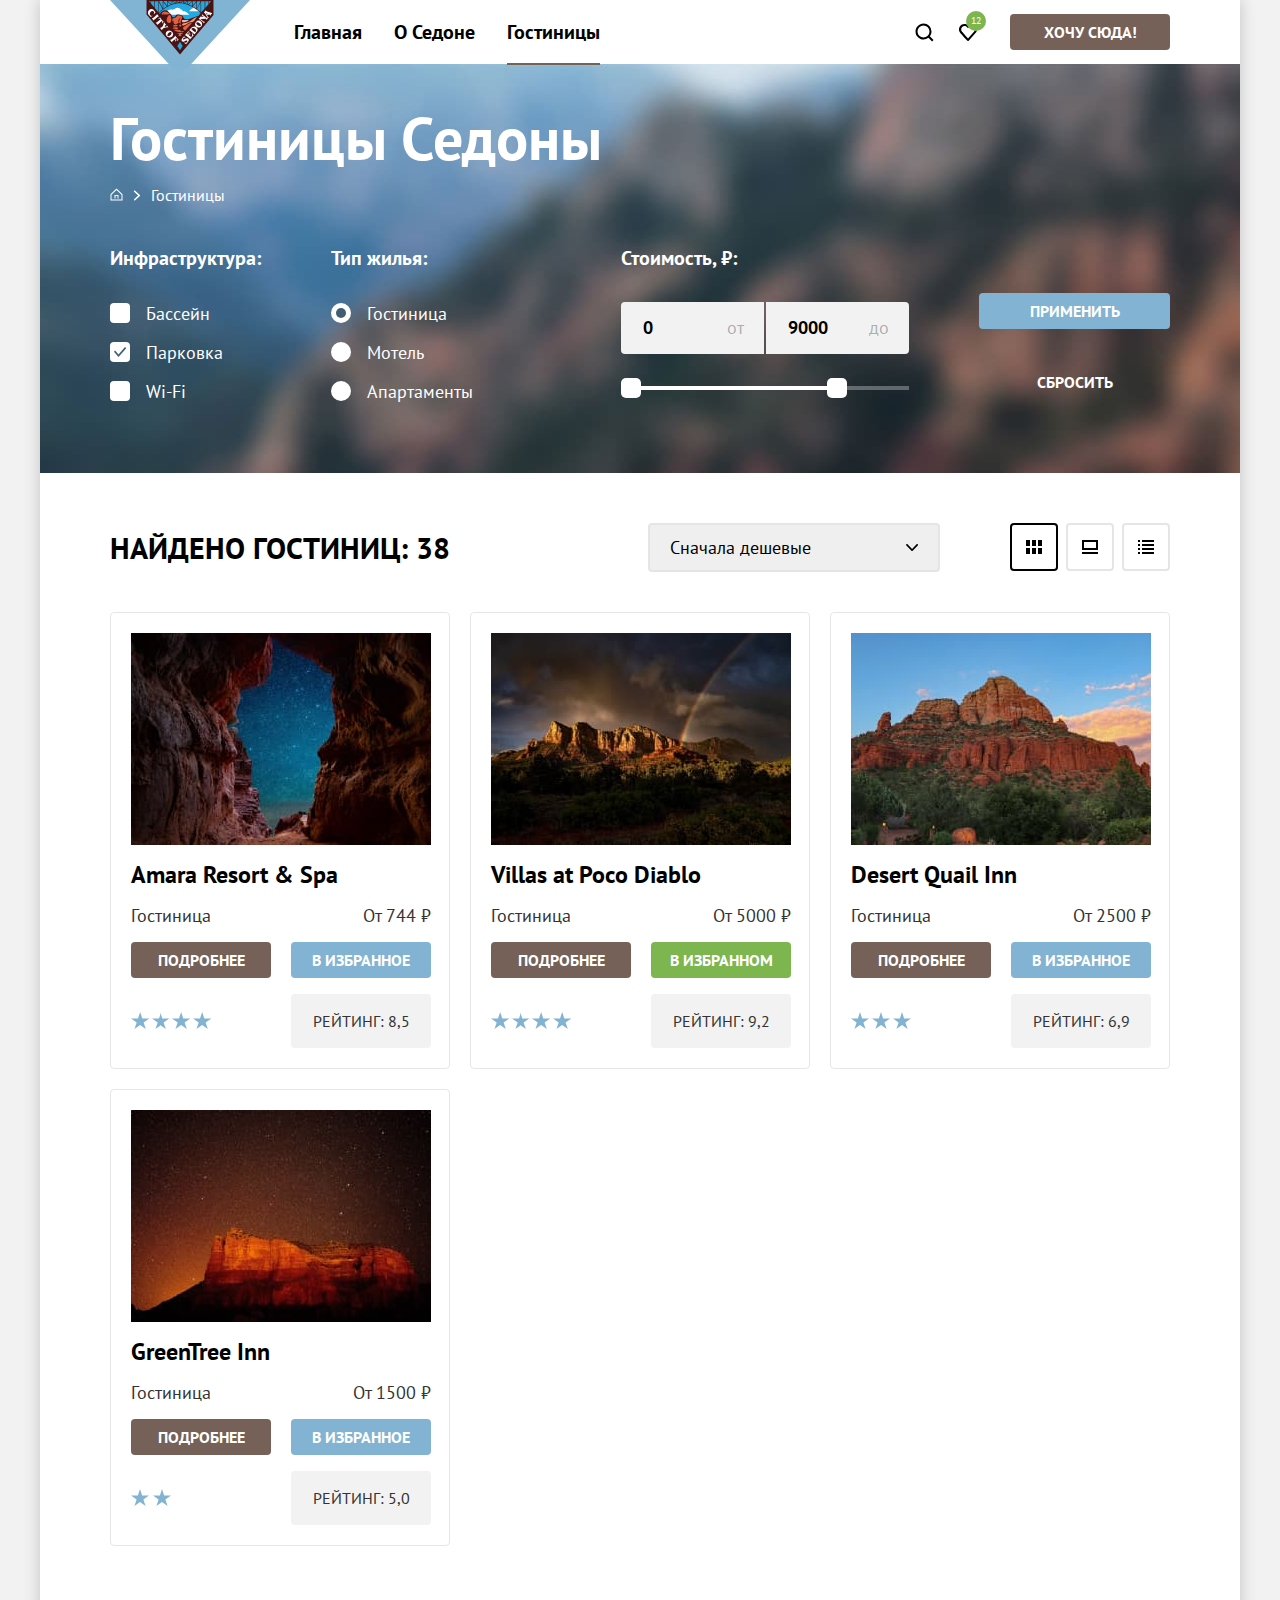
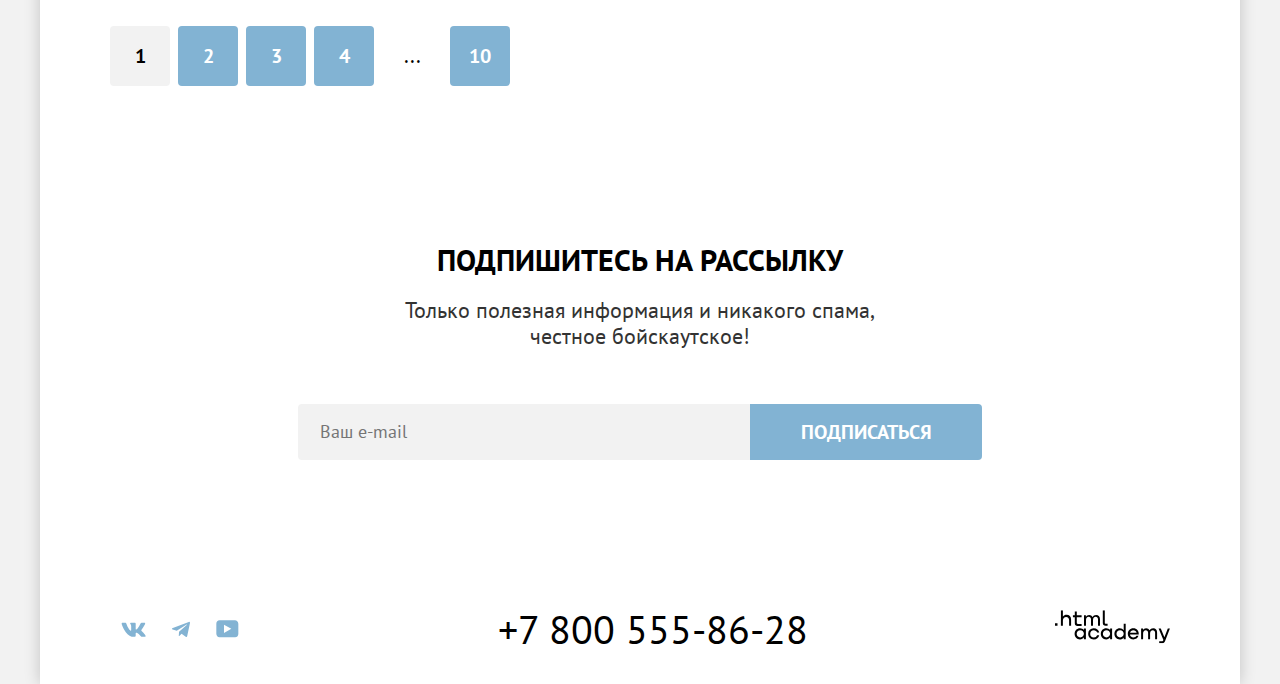
==== catalog.html @ 25ed4b31 "some corrects" ====
<!DOCTYPE html>
<html lang="ru">

  <head>
    <meta charset="UTF-8">
    <meta name="viewport" content="width=device-width, initial-scale=1.0">
    <title>Гостиницы Седоны</title>
    <link rel="stylesheet" href="styles/styles.css">
  </head>

  <body>
    <div class="container">

      <header class="page-header">
        <a class="logo" href="index.html">
          <img class="logo-img" src="images/logo_sedona.svg" width="140" height="70" alt="Логотип города Седона">
        </a>
        <nav class="navigation">
          <ul class="navigation__list">
            <li class="navigation__item">
              <a class="navigation__link black-link" href="index.html">Главная</a>
            </li>
            <li class="navigation__item">
              <a class="navigation__link black-link" href="#">О Седоне</a>
            </li>
            <li class="navigation__item">
              <a class="navigation__link  navigation__link_current black-link">Гостиницы</a>
            </li>
          </ul>
          <div class="navigation__wrap-icons-button">
            <ul class="navigation__list navigation__user">
              <li class="navigation__item">
                <a class="navigation__link" href="#">
                  <span class="visually-hidden">
                    Поиск.
                  </span>
                  <svg aria-hidden="true" focusable="false" class="navigation__icon navigation__icon-search black-link"
                    width="20" height="20" viewBox="0 0 20 20" fill="currentColor" xmlns="http://www.w3.org/2000/svg">
                    <path
                      d="m19.5 18-3.7-3.67c1-1.3 1.7-2.98 1.7-4.87a8 8 0 0 0-8-7.96c-4.4 0-8 3.68-8 8.06a8 8 0 0 0 12.9 6.26l3.7 3.68 1.4-1.5Zm-10-2.48a6 6 0 0 1-6-5.96 6 6 0 0 1 12 0 6 6 0 0 1-6 5.96Z" />
                  </svg>
                </a>
              </li>
              <li class="navigation__item">
                <a class="navigation__link navigation__link_favorite" href="#">
                  <span class="visually-hidden">
                    Избранное.
                  </span>
                  <svg aria-hidden="true" focusable="false"
                    class="navigation__icon navigation__icon-favorite black-link" width="20" height="20"
                    viewBox="0 0 20 20" fill="currentColor" xmlns="http://www.w3.org/2000/svg">
                    <path
                      d="M9.9 19a.9.9 0 0 1-.8-.4c-5.4-6.1-6.7-7.5-7-7.9A5.4 5.4 0 0 1 6.5 2C7.8 2 9 2.5 10 3.3a5.46 5.46 0 0 1 9 4.1c0 1.3-.5 2.5-1.3 3.4l-7 7.9c-.2.2-.4.3-.8.3Zm-6-9.5c.3.4 3.5 4 6.1 6.9l6.2-7c.5-.5.7-1.2.7-2 0-1.8-1.5-3.3-3.3-3.3-1 0-2 .5-2.7 1.3-.3.3-.6.4-.9.4-.3 0-.6-.2-.8-.4-.7-.8-1.7-1.3-2.7-1.3-1.8 0-3.3 1.5-3.3 3.3-.1.9.3 1.6.7 2.1-.1 0-.1 0 0 0Z" />
                  </svg>
                  <span class="quantity-favorite">12</span>
                </a>
              </li>
            </ul>
            <a class="button button_to-catalog button_small-font brown-link">Хочу сюда!
            </a>
          </div>
        </nav>
      </header>

      <main class="main-container main-inner">

        <div class="wrap-header-filters">
          <header class="inner-header">
            <h1 class="inner-header__title">Гостиницы Седоны</h1>
            <ol class="breadcrumbs">
              <li class="breadcrumbs__item">
                <a class="breadcrumbs__link" href="index.html">
                  <span class="visually-hidden">На главную.</span>
                  <svg aria-hidden="true" focusable="false" class="breadcrumbs__icon" width="13" height="13"
                    viewBox="0 0 13 13" fill="currentColor" xmlns="http://www.w3.org/2000/svg">
                    <path d="m6.5.5-6 5.8v6.2h12V6.3L6.5.5Zm5 11h-10V6.7l5-4.8 5 4.8v4.8Z" />
                    <path d="M4.5 10.5h1V8h2v2.5h1V7h-4v3.5Z" />
                  </svg>
                </a>
              </li>
              <li class="breadcrumbs__item">
                <a class="breadcrumbs__link breadcrumbs__link_current">Гостиницы</a>
              </li>
            </ol>
          </header>

          <section class="catalog-filters">
            <h2 class="visually-hidden">Фильтры для выбора гостиниц.</h2>
            <form class="filter-form" action="https://echo.htmlacademy.ru/" method="get">
              <div class="filter-form__left-box">
                <fieldset class="filter-form__group">
                  <legend class="filter-form__title">Инфраструктура:</legend>
                  <ul class="filter-form__list">
                    <li class="filter-form__item">
                      <label class="control">
                        <input class="visually-hidden control__input" type="checkbox" name="swimming-pool">
                        <span class="control__mark"></span>
                        <span class="control__label">Бассейн</span>
                      </label>
                    </li>
                    <li class="filter-formr__item">
                      <label class="control">
                        <input class=" visually-hidden control__input" type="checkbox" name="parking" checked>
                        <span class="control__mark"></span>
                        <span class="control__label">Парковка</span>
                      </label>
                    </li>
                    <li class="filter-form__item">
                      <label class="control">
                        <input class="visually-hidden control__input" type="checkbox" name="wi-fi">
                        <span class="control__mark"></span>
                        <span class="control__label">Wi-Fi</span>
                      </label>
                    </li>
                  </ul>
                </fieldset>
                <fieldset class="filter-form__group">
                  <legend class="filter-form__title">Тип жилья:</legend>
                  <ul class="filter-form__list">
                    <li class="filter-form__item">
                      <label class="control">
                        <input class="visually-hidden control__input" type="radio" name="accommodation-group"
                          value="hotel" checked>
                        <span class="control__mark"></span>
                        <span class="control__label">Гостиница</span>
                      </label>
                    </li>
                    <li class="filter-form__item">
                      <label class="control">
                        <input class="visually-hidden control__input" type="radio" name="accommodation-group"
                          value="motel">
                        <span class="control__mark"></span>
                        <span class="control__label">Мотель</span>
                      </label>
                    </li>
                    <li class="filter-form__item">
                      <label class="control">
                        <input class="visually-hidden control__input" type="radio" name="accommodation-group"
                          value="apartment">
                        <span class="control__mark"></span>
                        <span class="control__label">Апартаменты</span>
                      </label>
                    </li>
                  </ul>
                </fieldset>
              </div>
              <div class="filter-form__right-box">
                <fieldset class="filter-form__group filter-form__group_inputs-box">
                  <legend class="filter-form__title">Стоимость, ₽:</legend>
                  <ul class="filter-form__inputs-list">
                    <li class="filter-form__item filter-form__item_price">
                      <label class="filter-form_label-inputs">
                        <input class="control__input control__input_price control__input_price-left" type="number"
                          name="price-min" value="0">
                        <span>от</span>
                      </label>
                    </li>
                    <li class="filter-form__item filter-form__item_price">
                      <label class="filter-form_label-inputs">
                        <input class="control__input control__input_price control__input_price-right" type="number"
                          name="price-max" value="9000">
                        <span>до</span>
                      </label>

                    </li>
                  </ul>
                  <div class="filter-form__range">
                    <div class="filter-form__range-scale">
                      <div class="filter-form__range-bar" style="left: 10px; width: 206px">
                        <button class="filter-form__range-toggle toggle-min" type="button">
                          <span class="visually-hidden">Изменить минимальную цену.</span>
                        </button>
                        <button class="filter-form__range-toggle toggle-max" type="button">
                          <span class="visually-hidden">Изменить максимальную цену.</span>
                        </button>
                      </div>
                    </div>
                  </div>
                </fieldset>
                <div class="filter-form__button-box">
                  <button class="button button_submit button_small-font" type="submit">Применить</button>
                  <button class="button button_reset button_small-font" type="reset">Сбросить</button>
                </div>
              </div>
            </form>
          </section>

        </div>
        <section class="catalog-hotels">
          <div class="catalog-hotels__top-box">
            <h2 class="visually-hidden">Список гостиниц.</h2>
            <p class="catalog-hotels__text">Найдено гостиниц: <span class="result">38</span></p>
            <div class="catalog-hotels__sort-box">
              <select class="select-control" aria-label="Сортировка">
                <option value="cheap">Сначала дешевые</option>
                <option value="expensive">Сначала дорогие</option>
                <option value="popular">Сначала популярные</option>
              </select>
              <ul class="card-toggles">
                <li class="card-toggles__item">
                  <a class="card-toggles__button card-toggles__button-current" href="#">
                    <span class="visually-hidden">Показать гостиницы таблицей.</span>
                  </a>
                </li>
                <li class="card-toggles__item">
                  <a class="card-toggles__button" href="#">
                    <span class="visually-hidden">Показать гостиницы по одной на странице.</span>
                  </a>
                </li>
                <li class="card-toggles__item">
                  <a class="card-toggles__button" href="#">
                    <span class="visually-hidden">Показать гостиницы списком.</span>
                  </a>
                </li>
              </ul>
            </div>
          </div>
          <ul class="hotel-list">
            <li class="hotel-list__item">
              <article class="card">
                <a class="card__link" href="#" tabindex=-1>
                  <img class="card__image" src="images/catalog/amara_resort_and_spa.jpg"
                    alt="Вид из гостиницы Amara Resort & Spa" width="300" height="212">
                </a>
                <a class="card__link" href="#" tabindex=-1>
                  <h3 class="card__title">Amara Resort & Spa</h3>
                </a>
                <p class="card__type">Гостиница</p>
                <p class="card__price">От 744 ₽</p>
                <a class="button button_details button_small-font brown-link" href="#">подробнее</a>
                <button class="button button_favourite button_small-font" type="button">в избранное</button>
                <p class="star-rating star-rating_4">
                  <span class="visually-hidden">4 звезды.</span>
                </p>
                <p class="card__rating">Рейтинг: 8,5</p>
              </article>
            </li>
            <li class="hotel-list__item">
              <article class="card">
                <a class="card__link" href="#" tabindex=-1>
                  <img class="card__image" src="images/catalog/villas_at_poco_diablo.jpg"
                    alt="Вид из гостиницы Villas at Poco Diablo" width="300" height="212">
                </a>
                <a class="card__link" href="#" tabindex=-1>
                  <h3 class="card__title">Villas at Poco Diablo</h3>
                </a>
                <p class="card__type">Гостиница</p>
                <p class="card__price">От 5000 ₽</p>
                <a class="button button_details button_small-font brown-link" href="#">подробнее</a>
                <button class="button button_favourite button_in-favourites button_small-font" type="button">в
                  избранном</button>
                <p class="star-rating star-rating_4">
                  <span class="visually-hidden">4 звезды.</span>
                </p>
                <p class="card__rating">Рейтинг: 9,2</p>
              </article>
            </li>
            <li class="hotel-list__item">
              <article class="card">
                <a class="card__link" href="#" tabindex=-1>
                  <img class="card__image" src="images/catalog/desert_quail_inn.jpg"
                    alt="Вид из гостиницы Villas at Poco Diablo" width="300" height="212">
                </a>
                <a class="card__link" href="#" tabindex=-1>
                  <h3 class="card__title">Desert Quail Inn</h3>
                </a>
                <p class="card__type">Гостиница</p>
                <p class="card__price">От 2500 ₽</p>
                <a class="button button_details button_small-font brown-link" href="#">подробнее</a>
                <button class="button button_favourite button_small-font" type="button">в избранное</button>
                <p class="star-rating star-rating_3">
                  <span class="visually-hidden">3 звезды.</span>
                </p>
                <p class="card__rating">Рейтинг: 6,9</p>
              </article>
            </li>
            <li class="hotel-list__item">
              <article class="card">
                <a class="card__link" href="#" tabindex=-1>
                  <img class="card__image" src="images/catalog/green_tree_inn.jpg"
                    alt="Вид из гостиницы Villas at Poco Diablo" width="300" height="212">
                </a>
                <a class="card__link" href="#" tabindex=-1>
                  <h3 class="card__title">GreenTree Inn</h3>
                </a>
                <p class="card__type">Гостиница</p>
                <p class="card__price">От 1500 ₽</p>
                <a class="button button_details button_small-font brown-link" href="#">подробнее</a>
                <button class="button button_favourite button_small-font" type="button">в избранное</button>
                <p class="star-rating star-rating_2">
                  <span class="visually-hidden">2 звезды.</span>
                </p>
                <p class="card__rating">Рейтинг: 5,0</p>
              </article>
            </li>
          </ul>
          <ul class="pagination">
            <li class="pagination__item">
              <a class="button-pagination button-pagination_current">1</a>
            </li>
            <li class="pagination__item">
              <a class="button-pagination" href="#">2</a>
            </li>
            <li class="pagination__item">
              <a class="button-pagination" href="#">3</a>
            </li>
            <li class="pagination__item">
              <a class="button-pagination" href="#">4</a>
            </li>
            <li class="pagination__item">
              <span class="pagination__separator">...</span>
            </li>
            <li class="pagination__item">
              <a class="button-pagination" href="#">10</a>
            </li>
          </ul>
        </section>

        <section class="subscribe subscribe_catalog">
          <div class="subscribe__wrap">
            <div class="subscribe__info-wrap">
              <h2 class="section-title">Подпишитесь на&nbsp;рассылку</h2>
              <p class="section-description section-description_subscribe">Только полезная информация и&nbsp;никакого
                спама, честное бойскаутское!</p>
            </div>
            <form class="subscribe-form" action="https://echo.htmlacademy.ru/" method="post">
              <input class="field form__input" placeholder="Ваш e-mail" type="email" name="subscribe-email"
                id="subscribe-email" required>
              <button class="button button_subscribe" type="submit">Подписаться</button>
            </form>
          </div>
        </section>

      </main>

      <footer class="page-footer">

        <ul class="footer__social-list">
          <li class="footer__social-item">
            <a class="footer__link" href="#">
              <span class="visually-hidden">
                ВКонтакте.
              </span>
              <svg aria-hidden="true" focusable="false" class="footer__social-icon" width="25" height="15"
                viewBox="0 0 25 15" fill="currentColor" xmlns="http://www.w3.org/2000/svg">
                <path fill-rule="evenodd" clip-rule="evenodd"
                  d="M24.12 1.8c.16-.54 0-.94-.8-.94H20.7c-.67 0-.98.34-1.15.73 0 0-1.33 3.2-3.22 5.27-.61.6-.9.8-1.23.8-.16 0-.41-.2-.41-.75v-5.1c0-.66-.19-.95-.74-.95H9.82c-.42 0-.67.3-.67.59 0 .62.95.76 1.04 2.51v3.8c0 .83-.15.98-.48.98-.9 0-3.06-3.2-4.34-6.88-.25-.72-.5-1-1.18-1H1.57c-.75 0-.9.34-.9.73 0 .68.89 4.07 4.14 8.55 2.17 3.06 5.23 4.72 8 4.72 1.68 0 1.88-.37 1.88-1v-2.32c0-.74.16-.88.7-.88.38 0 1.05.19 2.6 1.66 1.79 1.75 2.08 2.54 3.08 2.54h2.63c.75 0 1.12-.37.9-1.1-.23-.72-1.08-1.77-2.2-3.02-.62-.71-1.54-1.48-1.82-1.86-.39-.5-.28-.71 0-1.15 0 0 3.2-4.42 3.54-5.93Z" />
              </svg>

            </a>
          </li>
          <li class="footer__social-item">
            <a class="footer__link" href="#">
              <span class="visually-hidden">
                Телеграм.
              </span>
              <svg aria-hidden="true" focusable="false" class="footer__social-icon" width="18" height="16"
                viewBox="0 0 18 16" fill="currentColor" xmlns="http://www.w3.org/2000/svg">
                <path
                  d="M16.79.96.84 7.1c-1.09.44-1.08 1.05-.2 1.32l4.1 1.28 9.47-5.98c.44-.27.85-.13.52.17l-7.68 6.93-.28 4.22c.41 0 .6-.2.83-.41l1.99-1.94 4.13 3.06c.77.42 1.31.2 1.5-.71l2.72-12.8c.28-1.1-.43-1.61-1.16-1.28Z" />
              </svg>
            </a>

          </li>
          <li class="footer__social-item">
            <a class="footer__link" href="#">
              <span class="visually-hidden">
                YouTube.
              </span>
              <svg aria-hidden="true" focusable="false" class="footer__social-icon" width="23" height="18"
                viewBox="0 0 23 18" fill="currentColor" xmlns="http://www.w3.org/2000/svg">
                <path
                  d="M18.94.36H3.51C1.65.36.33 1.95.33 3.76v10.09c0 1.91 1.32 3.5 3.18 3.5h15.65c1.64 0 3.17-1.59 3.17-3.4V3.76c-.22-1.8-1.53-3.4-3.39-3.4ZM7.99 12.89V4.82l7.34 4.04-7.34 4.03Z" />
              </svg>
            </a>
          </li>
        </ul>
        <address>
          <a class="footer__phone black-link" href="tel:+78005558628">+7 800 555-86-28</a>
        </address>
        <a class="developer-link black-link" href="https://htmlacademy.ru">
          <svg aria-hidden="true" focusable="false" width="115" height="34" viewBox="0 0 115 34" fill="currentColor"
            xmlns="http://www.w3.org/2000/svg">
            <g clip-path="url(#a)">
              <path
                d="M0 13.26v2.6h2.5v-2.6H0ZM11.6 4.86c-1.6 0-2.8.7-3.6 1.7h-.1V.36h-2v15.5h2v-5.3c0-2.1 1.3-3.6 3.3-3.6 1.8 0 2.9 1.4 2.9 3.2v5.7h2v-6.1c.1-3-1.8-4.9-4.5-4.9ZM26.6 5.16h-4.8v-3.7h-2v3.8h-1.9v2h1.9v6c0 1.7 1 2.7 2.7 2.7h4.1v-2h-3.7c-.7 0-1.1-.4-1.1-1.1v-5.7h4.8v-2ZM41.1 4.96c-1.6 0-2.9.8-3.5 2.1h-.1c-.6-1.2-1.8-2.1-3.4-2.1-1.4 0-2.5.8-3.1 1.8h-.1v-1.6H29v10.6h2v-5.4c0-2 1-3.5 2.6-3.5 1.5 0 2.4 1 2.4 2.6v6.3h2v-5.6c0-2.4 1.4-3.3 2.6-3.3 1.5 0 2.4 1 2.4 2.6v6.3h2v-6.5c.1-2.5-1.4-4.3-3.9-4.3ZM47.8 13.06c0 1.7 1 2.7 2.8 2.7h2v-2h-1.7c-.7 0-1.1-.4-1.1-1.1V.36h-2v12.7ZM28.9 20.06c-.9-1.1-2.2-1.8-3.9-1.8-3.1 0-5.4 2.3-5.4 5.6s2.3 5.6 5.4 5.6c1.8 0 3-.8 3.8-1.9h.1v1.6h2v-10.6h-2v1.5Zm-3.6 7.4c-2.2 0-3.6-1.6-3.6-3.6s1.4-3.6 3.6-3.6 3.6 1.6 3.6 3.6c0 1.9-1.4 3.6-3.6 3.6ZM44.2 22.36c-.5-2.4-2.6-4.1-5.4-4.1a5.4 5.4 0 0 0-5.6 5.6c0 3.1 2.2 5.6 5.6 5.6 2.8 0 4.9-1.8 5.4-4.2h-2.1a3.4 3.4 0 0 1-3.3 2.3c-2.2 0-3.6-1.6-3.6-3.6s1.4-3.6 3.6-3.6c1.6 0 2.8 1 3.3 2.2h2.1v-.2ZM55.1 20.06c-.9-1.1-2.2-1.8-3.9-1.8-3.1 0-5.4 2.3-5.4 5.6s2.3 5.6 5.4 5.6c1.8 0 3-.8 3.8-1.9h.1v1.6h2v-10.6h-2v1.5Zm-3.6 7.4c-2.2 0-3.6-1.6-3.6-3.6s1.4-3.6 3.6-3.6 3.6 1.6 3.6 3.6c0 1.9-1.5 3.6-3.6 3.6ZM68.7 20.16c-.9-1.1-2.2-1.9-3.9-1.9-3.1 0-5.4 2.3-5.4 5.6s2.2 5.6 5.4 5.6c1.7 0 3-.8 3.8-1.8h.1v1.5h2v-15.4h-2v6.4Zm-3.6 7.3c-2.2 0-3.6-1.6-3.6-3.6s1.4-3.6 3.6-3.6 3.6 1.6 3.6 3.6c-.1 2-1.5 3.6-3.6 3.6ZM78.3 18.26c-3.3 0-5.5 2.5-5.5 5.6 0 3 2.1 5.6 5.5 5.6 2.5 0 4.5-1.3 5.2-3.6h-2.1c-.5 1-1.6 1.6-3 1.6-1.9 0-3.3-1.3-3.4-2.9h8.8c.2-3.6-2-6.3-5.5-6.3Zm0 1.9c1.7 0 3 1 3.3 2.6h-6.5c.3-1.5 1.5-2.6 3.2-2.6ZM98.2 18.26c-1.6 0-2.9.8-3.6 2h-.1c-.6-1.2-1.8-2-3.4-2-1.4 0-2.5.7-3.1 1.8v-1.5h-1.9v10.6h2v-5.4c0-2 1-3.4 2.6-3.5 1.5 0 2.4 1 2.4 2.6v6.3h2v-5.6c0-2.4 1.4-3.3 2.6-3.3 1.5 0 2.4 1 2.4 2.6v6.3h2v-6.5c.1-2.6-1.4-4.4-3.9-4.4ZM109.4 27.36l-3.6-8.9h-2.2l4.8 11.6c-.3.9-.7 1.2-1.7 1.2h-2.5v2h2.5c1.8 0 2.8-.8 3.5-2.6l4.7-12.2h-2.1l-3.4 8.9Z" />
            </g>
            <defs>
              <clipPath id="a">
                <path transform="translate(0 .36)" d="M0 0h115v33H0z" />
              </clipPath>
            </defs>
          </svg>
        </a>
      </footer>
    </div>

  </body>

</html>
---- styles/styles.css ----
@font-face {
  font-family: "PT Sans";
  font-style: normal;
  font-weight: 400;
  src: url("../fonts/ptsans-400.woff2") format("woff2");
  font-display: swap;
}

@font-face {
  font-family: "PT Sans";
  font-style: normal;
  font-weight: 700;
  src: url("../fonts/ptsans-700.woff2") format("woff2");
  font-display: swap;
}

*,
*::before,
*::after {
  box-sizing: border-box;
}

html {
  height: 100%;
}

body {
  height: 100%;
  font-family: "PT Sans", Arial, sans-serif;
  font-style: normal;
  font-weight: 400;
  font-size: 18px;
  line-height: 1.17;
  background-color: #f2f2f2;
  color: #333333;
  margin: 0 auto;
}

.container {
  width: 1200px;
  margin: 0 auto;
  background-color: #ffffff;
  box-shadow: 0 0 15px 0 rgba(0, 0, 0, 0.2);
  display: flex;
  flex-direction: column;
  min-height: 100%;
}

.main-container {
  flex-grow: 1;
}

.visually-hidden {
  position: absolute;
  width: 1px;
  height: 1px;
  margin: -1px;
  border: 0;
  padding: 0;
  white-space: nowrap;
  clip-path: inset(100%);
  clip: rect(0 0 0 0);
  overflow: hidden;
}

.page-header {
  padding-left: 70px;
  padding-right: 70px;
  display: flex;
  justify-content: space-between;
  align-items: center;
  gap: 28px;
}

.navigation {
  flex-grow: 1;
  display: flex;
  align-items: center;
  justify-content: space-between;
  gap: 32px;
}

.logo {
  align-self: flex-start;
  display: block;
  margin-bottom: -6px;
  z-index: 1;
}

.logo-img {
  display: block;
}

.navigation__list {
  list-style: none;
  display: flex;
  max-width: 600px;
  margin: 0;
  padding: 0;
  flex-wrap: wrap;
}

.navigation__wrap-icons-button {
  display: flex;
  align-items: center;
  gap: 20px;
  flex-shrink: 0;
}

.navigation__user {
  max-width: 180px;
}

.navigation__user a {
  display: flex;
  justify-content: center;
  align-items: center;
  min-height: 64px;
  min-width: 44px;
  padding: 0;
}

.button {
  display: flex;
  justify-content: center;
  align-items: center;
  font: inherit;
  border: none;
  color: #ffffff;
  text-decoration: none;
  font-weight: 700;
  font-size: 20px;
  line-height: 1.8;
  text-transform: uppercase;
  background-color: #82b3d3;
  border-radius: 4px;
  padding: 8px 16px;
  width: 191px;
  min-height: 36px;
  margin: 0;
  cursor: pointer;
  transition: background-color 0.3s, color 0.3s, opacity 0.3s, border 0.3s;
}

.button:hover {
  background-color: #68a2ca;
}

.button:focus {
  background-color: #68a2ca;
}

.button:active {
  background-color: #82b3d3;
  color: rgba(255, 255, 255, 0.3);
}

.button:disabled {
  background-color: #e5e5e5;
  color: #ffffff;
  cursor: default;
  pointer-events: none;
}

.button_small-font {
  font-size: 16px;
  line-height: 1.25;
}

.button_to-catalog {
  background-color: #756157;
  width: 160px;
  font-size: 16px;
  line-height: 1.25;
}

.button_search {
  background-color: #756157;
  width: 376px;
  min-height: 52px;
}

.button_subscribe {
  width: 232px;
  min-height: 52px;
  border-radius: 0 4px 4px 0;
  outline: 3px solid transparent;
  transition: outline 0.3s;
}

.button_details {
  background-color: #756157;
  width: 140px;
}

.brown-link:hover {
  background-color: #615048;
}

.brown-link:focus {
  background-color: #615048;
}

.brown-link:active {
  background-color: #756157;
  color: rgba(255, 255, 255, 0.3);
}

.brown-link:disabled {
  background-color: #e5e5e5;
  color: #ffffff;
  pointer-events: none;
}

.button_favourite {
  width: 140px;
}

.button_reset {
  border: 3px solid transparent;
  background-color: transparent;
}

.button_reset:hover {
  opacity: 0.6;
  background-color: transparent;
  border: 3px solid transparent;
}

.button_reset:focus {
  border: 3px solid #83b3d3;
  background-color: transparent;
}

.button_reset:active {
  background-color: transparent;
  color: rgba(255, 255, 255, 0.3);
  border: 3px solid transparent;
}

.button_reset:disabled {
  background-color: transparent;
  opacity: 0.1;
  color: #ffffff;
  border: 3px solid transparent;
}

.button_in-favourites {
  background-color: #7db54f;
  width: 140px;
}

.button_in-favourites:hover {
  background-color: #6c9e42;
}

.button_in-favourites:focus {
  background-color: #6c9e42;
}

.button_in-favourites:active {
  background-color: #7db54f;
  color: rgba(255, 255, 255, 0.3);
}

.button_in-favourites:disabled {
  background-color: #e5e5e5;
  color: #ffffff;
}

.section-title {
  font-weight: 700;
  font-size: 30px;
  line-height: 1.2;
  text-transform: uppercase;
  color: #000000;
  text-align: center;
  margin: 0;
  margin-bottom: 20px;
}

.section-title_light {
  color: #ffffff;
}

.section-description {
  font-size: 22px;
  line-height: 1.18;
  text-align: center;
  margin: 0;
}

.section-description_light {
  color: #ffffff;
}

.hero {
  background-image: url("../images/mountains_hero.jpg");
  background-size: cover;
  background-position: center;
  background-color: #82b3d4;
  background-repeat: no-repeat;
  padding: 51px;
  min-height: 485px;
  text-align: center;
  position: relative;
}

.hero::after {
  content: "";
  background-image: url("../images/decor_under_hero_photo.svg");
  position: absolute;
  background-repeat: no-repeat;
  background-position: bottom;
  height: 57px;
  z-index: 2;
  bottom: 0;
  left: 0;
  right: 0;
}

.navigation__link {
  display: block;
  position: relative;
  text-decoration: none;
  font-weight: 700;
  font-size: 20px;
  line-height: 1.2;
  color: #000000;
  text-align: center;
  padding: 20px 16px;
}

.navigation__link_favorite {
  position: relative;
}

.navigation__link_current::after {
  content: "";
  position: absolute;
  height: 2px;
  background-color: #756257;
  bottom: -1px;
  left: 16px;
  right: 16px;
  z-index: 2;
}

.quantity-favorite {
  display: flex;
  justify-content: center;
  align-items: center;
  position: absolute;
  top: 11px;
  right: 4px;
  min-width: 20px;
  height: 20px;
  padding: 0 4px;
  border-radius: 10px;
  background-color: #7db54f;
  font-size: 10px;
  font-weight: 400;
  line-height: 1;
  color: #ffffff;
}

.section-lead {
  font-weight: 700;
  font-size: 30px;
  line-height: 1.2;
  text-transform: uppercase;
  color: #000000;
  text-align: center;
  margin: 0;
  margin-bottom: 25px;
}

.advantages__wrap-titles {
  margin: 0 auto;
  width: 651px;
  padding-top: 69px;
  padding-bottom: 90px;
}

.advantages__list {
  display: flex;
  flex-wrap: wrap;
  list-style: none;
  margin: 0;
  padding: 0;
}

.advantages__item {
  display: flex;
  justify-content: center;
  align-items: center;
  background-color: rgba(131, 179, 211, 0.12);
  text-align: center;
  width: 400px;
  min-height: 385px;
}

.advantages__description::before {
  content: "";
  display: block;
  width: 60px;
  height: 2px;
}

.advantages__item_wide .advantages__title {
  color: #ffffff;
}

.advantages__item_wide .advantages__description::before {
  background-color: rgba(255, 255, 255, 0.3);
}

.advantages__item_wide .advantages__description {
  color: #ffffff;
}

.advantages__item:not(.advantages__item_wide) .advantages__description::before {
  background-color: rgba(0, 0, 0, 0.3);
}


.advantages__item:not(.advantages__item_wide):nth-child(2n+1) {
  background-color: rgba(131, 179, 211, 0.2);
}

.advantages__cover {
  display: block;
  max-width: 100%;
  object-fit: cover;
}

.advantages__item_wide {
  display: flex;
  justify-content: space-between;
  background-color: #82b3d3;
  width: 100%;
}

.advantages__wrap-description {
  display: flex;
  flex-direction: column;
  justify-content: center;
  align-items: center;
  gap: 30px;
  width: 400px;
  padding: 70px 85px;
}

.advantages__title {
  font-weight: 700;
  font-size: 24px;
  line-height: 1.17;
  color: #000000;
  text-transform: uppercase;
  margin: 0;
}

.advantages__description {
  display: flex;
  flex-direction: column;
  justify-content: center;
  align-items: center;
  gap: 30px;
  margin: 0;
}

.invitation__wrap-titles {
  margin: 0 auto;
  width: 505px;
  padding-top: 64px;
  padding-bottom: 64px;
}

.invitation__list {
  display: flex;
  flex-wrap: wrap;
  list-style: none;
  margin: 0;
  padding: 0;
}

.invitation__item {
  display: flex;
  flex-direction: column;
  gap: 30px;
  align-items: center;
  background-color: rgba(131, 179, 211, 0.122);
  width: 400px;
  min-height: 385px;
  padding: 81px 85px 40px 85px;
}

.invitation__description {
  order: 3;
  margin: 0;
  text-align: center;
}

.invitation__item:nth-child(2n) {
  background-color: #ffffff;
}

.invitation__title {
  order: 2;
  font-weight: 700;
  font-size: 24px;
  color: #000000;
  text-transform: uppercase;
  margin: 0;
}

.invitation__item::before {
  content: "";
  width: 75px;
  height: 72px;
  background-repeat: no-repeat;
  background-size: contain;
  background-position: center center;
}


.invitation__item:nth-child(1)::before {
  background-image: url("../images/house_icon.svg");
}

.invitation__item:nth-child(2)::before {
  background-image: url("../images/food_icon.svg");
}

.invitation__item:nth-child(3)::before {
  background-image: url("../images/souvenir_icon.svg");
}

.search__wrap {
  width: 592px;
  margin: 0 auto;
  padding-top: 96px;
  padding-bottom: 96px;
  display: flex;
  flex-direction: column;
  align-items: center;
  gap: 54px;
}

.subscribe {
  background-image: url("../images/mountains_subscribe.jpg");
  background-size: cover;
  background-position: center;
  background-color: #82b3d4;
  background-repeat: no-repeat;
}

.subscribe__wrap {
  margin: 0 auto;
  padding-top: 96px;
  padding-bottom: 104px;
  display: flex;
  flex-direction: column;
  align-items: center;
  gap: 54px;
}

.subscribe__info-wrap {
  width: 475px;
}

.subscribe-form {
  display: flex;
}

.form__input {
  font: inherit;
  line-height: 1.33;
  font-weight: 700;
  display: block;
  width: 452px;
  min-height: 52px;
  border-radius: 4px 0 0 4px;
  background-color: #f2f2f2;
  transition: background-color 0.3s, border 0.3s;
  padding: 14px 20px;
  color: #000000;
  border: 2px solid transparent;
  border-right: none;
}

.form__input::placeholder {
  font-weight: 400;
  font-size: 18px;
  line-height: 1.33;
}

.form__input:hover {
  background-color: #e1e1e1;
}

.form__input:disabled {
  background-color: #ebebeb;
  pointer-events: none;
}
.form__input:disabled::placeholder {
 color: #ffffff;
}

.form__input:disabled~.button_subscribe {
  background-color: #e5e5e5;
  color: #ffffff;
  cursor: default;
}

.catalog-hotels {
  padding: 50px 70px 60px;
  display: flex;
  flex-direction: column;
}

.catalog-hotels__top-box {
  display: flex;
  justify-content: space-between;
  align-items: center;
  min-height: 49px;
  margin-bottom: 40px;
}

.catalog-hotels__sort-box {
  display: flex;
  gap: 70px;
  margin-left: auto;
}

.select-control {
  font: inherit;
  width: 292px;
  min-height: 49px;
  appearance: none;
  border-radius: 4px;
  outline: none;
  border: 2px solid #e5e5e5;
  padding: 12px 20px;
  padding-right: 40px;
  position: relative;
  transition: border 0.3s;
  background-image: url("../images/select_arrow.svg");
  background-repeat: no-repeat;
  background-position: right 20px center;
}

.select-control:hover {
  border: 2px solid #68a2ca;
}

.select-control:focus {
  border: 2px solid #68a2ca;
}

.select-control:active {
  border: 2px solid #3f5e72;
}

.select-control:disabled {
  border: 2px solid rgba(0, 0, 0, 0.3);
  opacity: 0.3;
  pointer-events: none;
}

.hotel-list {
  display: grid;
  grid-template-columns: repeat(3, 1fr);
  gap: 20px;
  list-style: none;
  margin: 0;
  padding: 0;
  margin-bottom: 80px;
}

.card {
  display: grid;
  height: 100%;
  grid-template-columns: repeat(2, 1fr);
  grid-template-rows: auto 1fr;
  width: 340px;
  gap: 16px 20px;
  border-radius: 4px;
  border: 1px solid #e6e6e6;
  padding: 20px;
}

.card__image {
  max-width: 100%;
  display: block;
  object-fit: cover;
}

.star-rating {
  width: 100px;
  height: 18px;
  background-image: url("../images/star.svg");
  background-repeat: space;
  background-size: 18px 17px;
}

.star-rating_1 {
  width: 20px;
}

.star-rating_2 {
  width: 40px;
}

.star-rating_3 {
  width: 60px;
}

.star-rating_4 {
  width: 80px;
}

.page-footer {
  min-height: 120px;
  padding: 40px 70px 30px;
  display: flex;
  align-items: center;
  justify-content: space-between;
}

.footer__social-list {
  list-style: none;
  margin: 0;
  padding: 0;
  display: flex;
  max-width: 200px;
  flex-wrap: wrap;
}

.footer__link {
  width: 47px;
  height: 40px;
  padding: 5px;
  display: flex;
  align-items: center;
  justify-content: center;
  color: #83b3d3;
  transition: color 0.3s;
}

.footer__link:hover {
  color: #68a2ca;
}

.footer__link:focus {
  color: #68a2ca;
}

.footer__link:active {
  color: rgba(104, 162, 202, 0.3);
}

.page-footer address {
  font-style: normal;
}

.page-footer a {
  text-decoration: none;
}

.footer__phone {
  font-size: 40px;
  line-height: 1.0;
  text-align: center;
}

.black-link {
  color: #000000;
  transition: color 0.3s;
}

.black-link:not(.navigation__link_current):hover {
  color: #756157;
}

.black-link:not(.navigation__link_current):focus {
  color: #756157;
}

.black-link:not(.navigation__link_current):active {
  color: rgba(117, 97, 87, 0.3);
}

.wrap-header-filters {
  background-image: url("../images/mountain_catalog.jpg");
  background-color: #806258;
  background-repeat: no-repeat;
  background-size: cover;
  background-position: center;
  padding: 35px 70px 70px;
  display: flex;
  flex-direction: column;
  gap: 32px;
}

.inner-header__title {
  font-weight: 700;
  font-size: 60px;
  line-height: 1.3;
  color: #ffffff;
  margin: 0;
}

.breadcrumbs {
  list-style: none;
  margin: 0;
  padding: 0;
  display: flex;
  align-items: center;
  flex-wrap: wrap;
  gap: 5px;
}

.breadcrumbs__item {
  display: flex;
  gap: 5px;
  align-items: center;
}

.breadcrumbs__item:not(:last-child):after {
  content: "";
  width: 8px;
  height: 11px;
  background-image: url("../images/breadcrumbs_divider.svg");
  background-repeat: no-repeat;
  background-size: contain;
  background-position: center center;
}

.breadcrumbs__link {
  display: block;
  text-decoration: none;
  font-size: 16px;
  line-height: 1.31;
  color: #ffffff;
  padding: 8px 5px;
  transition: color 0.3s;
}

.breadcrumbs__link:not(.breadcrumbs__link_current):hover {
  color: rgba(255, 255, 255, 0.6);

}

.breadcrumbs__link:not(.breadcrumbs__link_current):focus {
  color: #ffffff;
}

.breadcrumbs__link:not(.breadcrumbs__link_current):active {
  color: rgba(255, 255, 255, 0.3);
}


.breadcrumbs__item:first-child a {
  padding: 8px 5px 8px 0;
}

.filter-form {
  display: flex;
  justify-content: space-between;
}

.filter-form__left-box {
  display: flex;
  gap: 70px;
}

.filter-form__list {
  list-style: none;
  margin: 0;
  padding: 0;
  display: flex;
  flex-direction: column;
  gap: 16px;
}

.filter-form__group {
  width: 150px;
  border: none;
  margin: 0;
  padding: 0;
  display: flex;
  flex-direction: column;
  gap: 32px;
}

.filter-form__group_inputs-box {
  width: 288px;
}

.filter-form__title {
  font-weight: 700;
  font-size: 20px;
  line-height: 1.2;
  color: #ffffff;
  margin: 0;
  margin-bottom: 32px;
  padding: 0;
}

.control {
  position: relative;
  display: block;
  padding-left: 36px;
  line-height: 1.28;
  color: #ffffff;
  transition: opasity 0.3s;
}

.control__input+.control__mark {
  position: absolute;
  top: 1px;
  left: 0;
  width: 20px;
  height: 20px;
  background-color: #ffffff;
}

.control__input[type=checkbox]+.control__mark {
  border-radius: 4px;
}

.control__input[type=radio]+.control__mark {
  border-radius: 50%;
}

.control__input[type=radio]:checked+.control__mark::before {
  content: "";
  top: 50%;
  transform: translateY(-50%);
  left: 5px;
  width: 10px;
  height: 10px;
  border-radius: 50%;
  background-color: #3f5e72;
  position: absolute;
}

.control__input:hover~.control__label, .control__input:hover+.control__mark {
  opacity: 0.6;
}

.control__input[type=checkbox]:checked+.control__mark::before {
  content: "";
  top: 50%;
  transform: translateY(-50%);
  left: 4px;
  width: 13px;
  height: 11px;
  position: absolute;
  background-image: url("../images/checbox_mark.svg");
  background-repeat: no-repeat;
  background-position: center;
}

.control__input[type=checkbox]:disabled+.control__mark, .control__input[type=radio]:disabled+.control__mark {
  opacity: 0.3;
  pointer-events: none;
}

.control__input[type=checkbox]:disabled~.control__label, .control__input[type=radio]:disabled~.control__label {
  opacity: 0.3;
  pointer-events: none;
}

.filter-form__right-box {
  display: flex;
  gap: 70px;
}

.filter-form__inputs-list {
  display: flex;
  gap: 2px;
  list-style: none;
  margin: 0;
  padding: 0;
}

.filter-form__item_price {
  position: relative;

}

.filter-form_label-inputs span {
  pointer-events: none;
  position: absolute;
  color: #000000;
  line-height: 1.33;
  top: 50%;
  transform: translateY(-50%);
  right: 20px;
}

.control__input_price {
  font: inherit;
  font-weight: 700;
  line-height: 1.33;
  width: 143px;
  min-height: 48px;
  background-color: #f2f2f2;
  border-radius: 4px 0 0 4px;
  margin: 0;
  padding: 12px 20px;
  padding-right: 40px;
  appearance: textfield;
  border: 2px solid transparent;
  transition: background-color 0.3s, border 0.3s;
}
.control__input_price + span{
  color:rgba(0, 0, 0, 0.3);
}

.control__input_price::-webkit-outer-spin-button,
.control__input_price::-webkit-inner-spin-button {
  appearance: none;
  margin: 0;
}

.control__input_price:hover {
  background-color: #e6e6e6;
}

.control__input_price:active {
  border: 2px solid #000000;
  background-color: #f2f2f2;
}

.control__input_price:disabled {
  background-color: #d5d5d5;
  color: #ffffff;
  pointer-events: none;
}
.control__input_price:disabled + span {
   color: #ffffff;
}

.control__input_price-right {
  border-radius: 0 4px 4px 0;
}

.filter-form__range-scale {
  position: relative;
  height: 4px;
  background-color: rgba(255, 255, 255, 0.3);
}

.filter-form__range-bar {
  position: absolute;
  height: 4px;
  background-color: #ffffff;
}

.filter-form__range-toggle {
  position: absolute;
  width: 20px;
  height: 20px;
  background: #ffffff;
  border-radius: 5px;
  cursor: pointer;
  border: none;
  transition: box-shadow 0.3s;
}

.filter-form__range-toggle:hover {
  box-shadow: 0 4px 10px 0 rgba(0, 0, 0, 0.25);
}

.filter-form__range-toggle:active {
  box-shadow: 0 7px 15px 0 rgba(0, 0, 0, 0.4);
  outline: 2px solid #83b3d3;
}

.range_disabled {
  background-color: #adacac;
  cursor: default;
}

.range_disabled .filter-form__range-bar,
.range_disabled .filter-form__range-toggle {
  background-color: #adacac;
  cursor: default;
  pointer-events: none;
}

.toggle-min {
  top: -8px;
  left: -10px;
}

.toggle-max {
  top: -8px;
  left: 196px;
}

.filter-form__button-box {
  display: flex;
  flex-direction: column;
  gap: 32px;
  margin-top: auto;
}

.card-toggles {
  display: flex;
  flex-wrap: wrap;
  gap: 8px;
  list-style: none;
  margin: 0;
  padding: 0;
  max-width: 165px;
}

.card-toggles__button {
  display: block;
  background-color: #ffffff;
  color: #000000;
  width: 48px;
  height: 48px;
  cursor: pointer;
  border-radius: 4px;
  border: 2px solid #e5e5e5;
  transition: border 0.3s;
}

.card-toggles__button:hover {
  border: 2px solid #000000;
}

.card-toggles__button:focus {
  border: 2px solid #68a2ca;
}

.card-toggles__button:active {
  border: 2px solid #000000;
}

.card-toggles__item:first-child .card-toggles__button {
  background-image: url("../images/list_table_icon.svg");
  background-size: 16px 14px;
  background-position: center;
  background-repeat: no-repeat;
}

.card-toggles__item:last-child .card-toggles__button {
  background-image: url("../images/list_list_icon.svg");
  background-size: 16px 14px;
  background-position: center;
  background-repeat: no-repeat;
}

.card-toggles__item:nth-child(2) .card-toggles__button {
  background-image: url("../images/list_by_one_icon.svg");
  background-size: 16px 14px;
  background-position: center center;
  background-repeat: no-repeat;
}

.card-toggles__button-current {
  border: 2px solid #000000;
}


.catalog-hotels__text {
  font-weight: 700;
  font-size: 30px;
  line-height: 1.2;
  text-transform: uppercase;
  color: #000000;
  margin: 0;
}

.card__title {
  font-weight: 700;
  font-size: 24px;
  line-height: 1.17;
  color: #000000;
  margin: 0;
}

.card__link {
  text-decoration: none;
  grid-column: 1 / -1;
}

.card__rating {
  display: flex;
  justify-content: center;
  align-items: center;
  min-width: 140px;
  border-radius: 4px;
  font-size: 16px;
  line-height: 1.25;
  text-transform: uppercase;
  background-color: #f2f2f2;
  margin: 0;
}

.card__type {
  margin: 0;
}

.card__price {
  margin: 0;
  justify-self: flex-end;
}

.pagination {
  display: flex;
  gap: 8px;
  flex-wrap: wrap;
  list-style: none;
  margin: 0;
  padding: 0;
}

.button-pagination {
  display: flex;
  align-items: center;
  justify-content: center;
  text-decoration: none;
  font-weight: 700;
  font-size: 20px;
  line-height: 1.8;
  min-width: 60px;
  height: 60px;
  padding: 8px;
  background-color: #82b3d3;
  color: #ffffff;
  border-radius: 4px;
  margin: 0;
  cursor: pointer;
  border: 1px solid transparent;
  transition: background-color 0.3s, color 0.3s, border 0.3s;
}

.pagination__separator {
  display: flex;
  align-items: center;
  justify-content: center;
  font-size: 22px;
  line-height: 1.18;
  text-align: center;
  background-color: #ffffff;
  color: #000000;
  min-width: 60px;
  height: 60px;
  cursor: default;
}

.button-pagination_current {
  color: #000000;
  background-color: #f2f2f2;
  cursor: default;
}

.button-pagination:not(.button-pagination_current):hover {
  background-color: #68a2ca;
  border: 1px solid #82b3d3;
}

.button-pagination:not(.button-pagination_current):focus {
  background-color: #68a2ca;
  border: 1px solid #82b3d3;
}

.button-pagination:not(.button-pagination_current):active {
  background-color: #82b3d3;
  color: rgba(255, 255, 255, 0.3);
}

.subscribe_catalog {
  background-image: none;
  background-color: #ffffff;
}

.field_catalog-subsribe {
  background-color: #f2f2f2;
}

.modal-container {
  position: fixed;
  top: 0;
  left: 0;
  width: 100%;
  height: 100%;
  background-color: rgba(242, 242, 242, 0.8);
  z-index: 5;
  display: none;
}

.active_modal {
  display: flex;
}

.modal {
  position: relative;
  margin: auto;
  width: 717px;
  background-color: #ffffff;
  box-shadow: 0 25px 50px 0 rgba(0, 0, 0, 0.15);
  border-radius: 30px;
}

.modal__close-button {
  position: absolute;
  padding: 0;
  top: 64px;
  right: 52px;
  width: 52px;
  height: 52px;
  border-radius: 50%;
  background-color: #f2f2f2;
  transition: background-color 0.3s, color 0.3s;
  border: none;
  cursor: pointer;
  display: flex;
  justify-content: center;
  align-items: center;
}

.modal__close-button:hover {
  background-color: #e6e6e6;
}

.modal__close-button:active {
  background-color: #e6e6e6;
  color: rgba(0, 0, 0, 0.3);
}

.modal__content {
  padding: 64px 70px;
}

.modal__title {
  margin: 0;
  margin-bottom: 64px;
  font-weight: 700;
  font-size: 30px;
  line-height: 1.2;
  color: #000000;
  text-transform: uppercase;
}

.search-form {
  display: flex;
  flex-direction: column;
}

.form__input_modal {
  min-height: 48px;
  border: none;
  padding: 12px 20px;
}

.form__small-inputs-wrapper {
  display: flex;
  justify-content: space-between;
}

.search-form .field-group {
  margin: 0;
}

.form__input_modal {
  border-radius: 4px;
}

.input-large {
  grid-column: 2/-1;
  width: 440px;
  background-image: url("../images/calendar.svg");
  background-repeat: no-repeat;
  background-position: right 22px center;
}

.form__input-label {
  font-weight: 700;
  font-size: 20px;
  line-height: 1.2;
  color: #000000;
}

.field-group {
  display: grid;
  grid-template-columns: 1fr 110px 110px 110px 110px;
  grid-auto-rows: minmax(48px, auto);
  align-items: center;
}

.form__message {
  padding: 4px 20px;
  margin-bottom: auto;
  font-size: 16px;
  line-height: 1.31;
  grid-column: 2/-1;
}

.message-error {
  color: #ff5757;
}

.hide-message {
  visibility: hidden;
  opacity: 0;
}

.field-group:nth-child(3) {
  margin-bottom: 48px;
}

.field-group__small {
  display: flex;
  align-items: center;
  justify-content: space-between;
  gap: 46px;
}

.field-group__small:first-child {
  grid-column: 1/3;
}

.field-group__small:last-child {
  grid-column: 3/-1;
  margin-left: auto;
}

.form_buttons-wrap {
  display: flex;
}

.input-small {
  display: block;
  width: 31px;
  padding: 4px 4px;
  border-radius: 0;
  text-align: center;
}

.input-small::-webkit-outer-spin-button,
.input-small::-webkit-inner-spin-button {
  appearance: none;
  margin: 0;
}

.button-modal {
  color: rgba(117, 97, 87, 0.3);
  width: 40px;
  display: flex;
  align-items: center;
  justify-content: center;
  border: none;
  background-color: #f2f2f2;
  cursor: pointer;
  transition: color 0.3s;
}

.button-modal:hover {
  color: #000000;
}

.button-modal:active {
  color: rgba(0, 0, 0, 0.2);
}

.button-modal:disabled {
  background-color: #e6e6e6;
  cursor: default;
  pointer-events: none;
}

.button_search-form {
  width: 100%;
  border-radius: 10px;
  min-height: 60px;
}

.tooltip {
  position: relative;
}

.tooltip__toggle {
  border: none;
  padding: 0;
  margin: 0;
  display: block;
  width: 26px;
  height: 26px;
  border-radius: 50%;
  background-image: url("../images/info.svg");
  background-repeat: no-repeat;
  background-position: center;
  background-color: #83b3d3;
  color: #ffffff;
  cursor: pointer;
  transition: background-color 0.3s, color 0.3s;
}

.tooltip__toggle:hover {
  background-color: #68a2ca;
}

.tooltip__toggle:focus {
  background-color: #68a2ca;
}

.tooltip__toggle:active {
  background-color: #82b3d3;
  color: rgba(255, 255, 255, 0.3);
}

.field-group__small:last-child .form__input-label {
  padding-left: 10px;
  display: flex;
  align-items: center;
  gap: 10px;
}

.tooltip__text {
  position: absolute;
  top: 41px;
  left: 50%;
  transform: translateX(-50%);
  font-size: 16px;
  line-height: 1.25;
  font-weight: 400;
  color: #ffffff;
  background-color: #333333;
  padding: 16px 20px;
  border-radius: 10px;
  width: 256px;
  box-shadow: 0 15px 30px 0 rgba(0, 0, 0, 0.3);
  z-index: 6;
  display: none;
}

.tooltip__text:after {
  content: "";
  position: absolute;
  width: 19px;
  height: 9px;
  top: -9px;
  left: 50%;
  transform: translateX(-50%);
  background-image: url("../images/triangle_tooltip.svg");
  background-repeat: no-repeat;
  background-position: center;
}

.tooltip__toggle:hover+.tooltip__text,
.tooltip__toggle:focus+.tooltip__text {
  display: block;
}
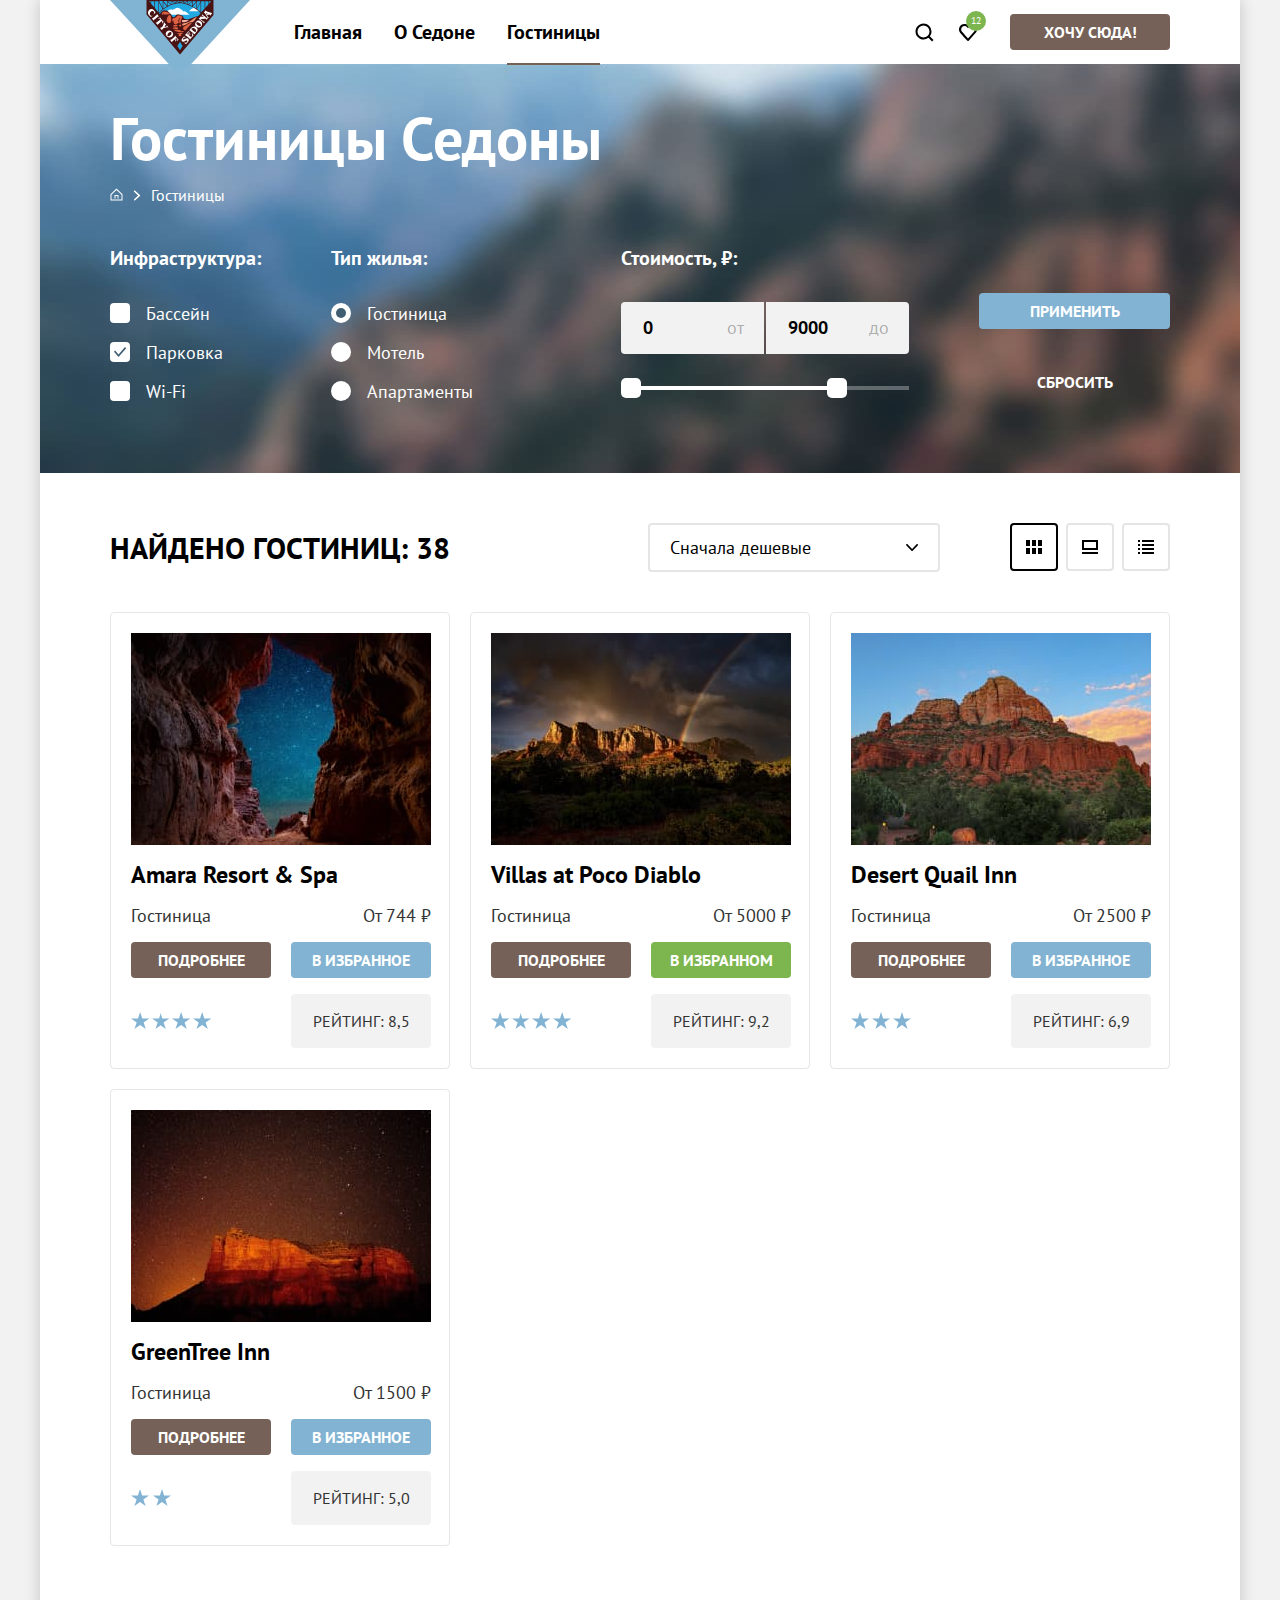
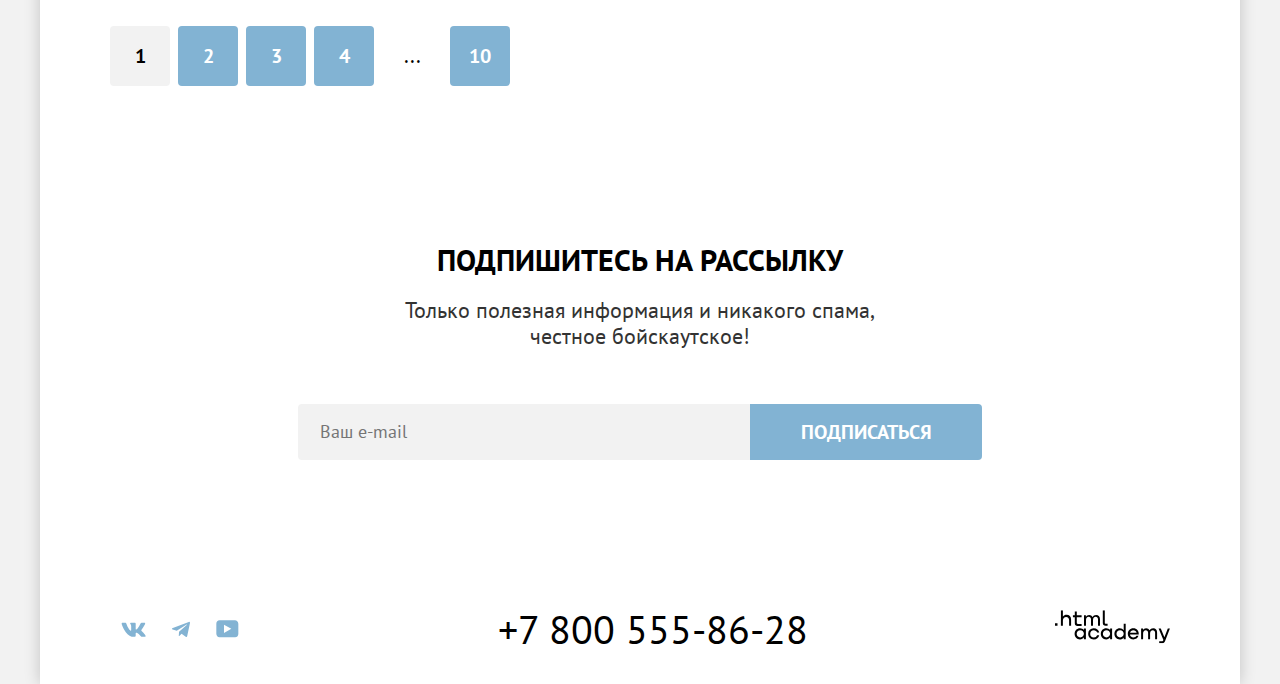
==== commit 15dab295: "some corrects" ====
--- a/catalog.html
+++ b/catalog.html
@@ -6,11 +6,11 @@
     <meta name="viewport" content="width=device-width, initial-scale=1.0">
     <title>Гостиницы Седоны</title>
     <link rel="stylesheet" href="styles/styles.css">
+    <link rel="icon" type="image/png" sizes="32x32" href="./images/favicon.png">
   </head>
 
   <body>
     <div class="container">
-
       <header class="page-header">
         <a class="logo" href="index.html">
           <img class="logo-img" src="images/logo_sedona.svg" width="140" height="70" alt="Логотип города Седона">
@@ -31,9 +31,7 @@
             <ul class="navigation__list navigation__user">
               <li class="navigation__item">
                 <a class="navigation__link" href="#">
-                  <span class="visually-hidden">
-                    Поиск.
-                  </span>
+                  <span class="visually-hidden">Поиск.</span>
                   <svg aria-hidden="true" focusable="false" class="navigation__icon navigation__icon-search black-link"
                     width="20" height="20" viewBox="0 0 20 20" fill="currentColor" xmlns="http://www.w3.org/2000/svg">
                     <path
@@ -43,9 +41,7 @@
               </li>
               <li class="navigation__item">
                 <a class="navigation__link navigation__link_favorite" href="#">
-                  <span class="visually-hidden">
-                    Избранное.
-                  </span>
+                  <span class="visually-hidden">Избранное.</span>
                   <svg aria-hidden="true" focusable="false"
                     class="navigation__icon navigation__icon-favorite black-link" width="20" height="20"
                     viewBox="0 0 20 20" fill="currentColor" xmlns="http://www.w3.org/2000/svg">
@@ -56,14 +52,11 @@
                 </a>
               </li>
             </ul>
-            <a class="button button_to-catalog button_small-font brown-link">Хочу сюда!
-            </a>
+            <a class="button button_to-catalog button_small-font brown-link">Хочу сюда!</a>
           </div>
         </nav>
       </header>
-
       <main class="main-container main-inner">
-
         <div class="wrap-header-filters">
           <header class="inner-header">
             <h1 class="inner-header__title">Гостиницы Седоны</h1>
@@ -83,7 +76,6 @@
               </li>
             </ol>
           </header>
-
           <section class="catalog-filters">
             <h2 class="visually-hidden">Фильтры для выбора гостиниц.</h2>
             <form class="filter-form" action="https://echo.htmlacademy.ru/" method="get">
@@ -161,7 +153,6 @@
                           name="price-max" value="9000">
                         <span>до</span>
                       </label>
-
                     </li>
                   </ul>
                   <div class="filter-form__range">
@@ -184,7 +175,6 @@
               </div>
             </form>
           </section>
-
         </div>
         <section class="catalog-hotels">
           <div class="catalog-hotels__top-box">
@@ -223,12 +213,12 @@
                     alt="Вид из гостиницы Amara Resort & Spa" width="300" height="212">
                 </a>
                 <a class="card__link" href="#" tabindex=-1>
-                  <h3 class="card__title">Amara Resort & Spa</h3>
+                  <h3 class="card__title">Amara Resort &amp;&nbsp;Spa</h3>
                 </a>
                 <p class="card__type">Гостиница</p>
-                <p class="card__price">От 744 ₽</p>
+                <p class="card__price">От&nbsp;744&nbsp;₽</p>
                 <a class="button button_details button_small-font brown-link" href="#">подробнее</a>
-                <button class="button button_favourite button_small-font" type="button">в избранное</button>
+                <button class="button button_favourite button_small-font" type="button">в&nbsp;избранное</button>
                 <p class="star-rating star-rating_4">
                   <span class="visually-hidden">4 звезды.</span>
                 </p>
@@ -242,13 +232,12 @@
                     alt="Вид из гостиницы Villas at Poco Diablo" width="300" height="212">
                 </a>
                 <a class="card__link" href="#" tabindex=-1>
-                  <h3 class="card__title">Villas at Poco Diablo</h3>
+                  <h3 class="card__title">Villas at&nbsp;Poco Diablo</h3>
                 </a>
                 <p class="card__type">Гостиница</p>
-                <p class="card__price">От 5000 ₽</p>
+                <p class="card__price">От&nbsp;5000&nbsp;₽</p>
                 <a class="button button_details button_small-font brown-link" href="#">подробнее</a>
-                <button class="button button_favourite button_in-favourites button_small-font" type="button">в
-                  избранном</button>
+                <button class="button button_favourite button_in-favourites button_small-font" type="button">в&nbsp;избранном</button>
                 <p class="star-rating star-rating_4">
                   <span class="visually-hidden">4 звезды.</span>
                 </p>
@@ -265,9 +254,9 @@
                   <h3 class="card__title">Desert Quail Inn</h3>
                 </a>
                 <p class="card__type">Гостиница</p>
-                <p class="card__price">От 2500 ₽</p>
+                <p class="card__price">От&nbsp;2500&nbsp;₽</p>
                 <a class="button button_details button_small-font brown-link" href="#">подробнее</a>
-                <button class="button button_favourite button_small-font" type="button">в избранное</button>
+                <button class="button button_favourite button_small-font" type="button">в&nbsp;избранное</button>
                 <p class="star-rating star-rating_3">
                   <span class="visually-hidden">3 звезды.</span>
                 </p>
@@ -284,9 +273,9 @@
                   <h3 class="card__title">GreenTree Inn</h3>
                 </a>
                 <p class="card__type">Гостиница</p>
-                <p class="card__price">От 1500 ₽</p>
+                <p class="card__price">От&nbsp;1500&nbsp;₽</p>
                 <a class="button button_details button_small-font brown-link" href="#">подробнее</a>
-                <button class="button button_favourite button_small-font" type="button">в избранное</button>
+                <button class="button button_favourite button_small-font" type="button">в&nbsp;избранное</button>
                 <p class="star-rating star-rating_2">
                   <span class="visually-hidden">2 звезды.</span>
                 </p>
@@ -330,43 +319,32 @@
             </form>
           </div>
         </section>
-
       </main>
-
       <footer class="page-footer">
-
         <ul class="footer__social-list">
           <li class="footer__social-item">
             <a class="footer__link" href="#">
-              <span class="visually-hidden">
-                ВКонтакте.
-              </span>
+              <span class="visually-hidden">ВКонтакте.</span>
               <svg aria-hidden="true" focusable="false" class="footer__social-icon" width="25" height="15"
                 viewBox="0 0 25 15" fill="currentColor" xmlns="http://www.w3.org/2000/svg">
                 <path fill-rule="evenodd" clip-rule="evenodd"
                   d="M24.12 1.8c.16-.54 0-.94-.8-.94H20.7c-.67 0-.98.34-1.15.73 0 0-1.33 3.2-3.22 5.27-.61.6-.9.8-1.23.8-.16 0-.41-.2-.41-.75v-5.1c0-.66-.19-.95-.74-.95H9.82c-.42 0-.67.3-.67.59 0 .62.95.76 1.04 2.51v3.8c0 .83-.15.98-.48.98-.9 0-3.06-3.2-4.34-6.88-.25-.72-.5-1-1.18-1H1.57c-.75 0-.9.34-.9.73 0 .68.89 4.07 4.14 8.55 2.17 3.06 5.23 4.72 8 4.72 1.68 0 1.88-.37 1.88-1v-2.32c0-.74.16-.88.7-.88.38 0 1.05.19 2.6 1.66 1.79 1.75 2.08 2.54 3.08 2.54h2.63c.75 0 1.12-.37.9-1.1-.23-.72-1.08-1.77-2.2-3.02-.62-.71-1.54-1.48-1.82-1.86-.39-.5-.28-.71 0-1.15 0 0 3.2-4.42 3.54-5.93Z" />
               </svg>
-
             </a>
           </li>
           <li class="footer__social-item">
             <a class="footer__link" href="#">
-              <span class="visually-hidden">
-                Телеграм.
-              </span>
+              <span class="visually-hidden">Телеграм.</span>
               <svg aria-hidden="true" focusable="false" class="footer__social-icon" width="18" height="16"
                 viewBox="0 0 18 16" fill="currentColor" xmlns="http://www.w3.org/2000/svg">
                 <path
                   d="M16.79.96.84 7.1c-1.09.44-1.08 1.05-.2 1.32l4.1 1.28 9.47-5.98c.44-.27.85-.13.52.17l-7.68 6.93-.28 4.22c.41 0 .6-.2.83-.41l1.99-1.94 4.13 3.06c.77.42 1.31.2 1.5-.71l2.72-12.8c.28-1.1-.43-1.61-1.16-1.28Z" />
               </svg>
             </a>
-
           </li>
           <li class="footer__social-item">
             <a class="footer__link" href="#">
-              <span class="visually-hidden">
-                YouTube.
-              </span>
+              <span class="visually-hidden">YouTube.</span>
               <svg aria-hidden="true" focusable="false" class="footer__social-icon" width="23" height="18"
                 viewBox="0 0 23 18" fill="currentColor" xmlns="http://www.w3.org/2000/svg">
                 <path
--- a/styles/styles.css
+++ b/styles/styles.css
@@ -295,6 +295,7 @@
 }
 
 .hero {
+  position: relative;
   background-image: url("../images/mountains_hero.jpg");
   background-size: cover;
   background-position: center;
@@ -303,13 +304,12 @@
   padding: 51px;
   min-height: 485px;
   text-align: center;
-  position: relative;
 }
 
 .hero::after {
   content: "";
+  position: absolute;
   background-image: url("../images/decor_under_hero_photo.svg");
-  position: absolute;
   background-repeat: no-repeat;
   background-position: bottom;
   height: 57px;
@@ -320,8 +320,8 @@
 }
 
 .navigation__link {
+  position: relative;
   display: block;
-  position: relative;
   text-decoration: none;
   font-weight: 700;
   font-size: 20px;
@@ -347,10 +347,10 @@
 }
 
 .quantity-favorite {
+  position: absolute;
   display: flex;
   justify-content: center;
   align-items: center;
-  position: absolute;
   top: 11px;
   right: 4px;
   min-width: 20px;
@@ -603,14 +603,9 @@
   background-color: #ebebeb;
   pointer-events: none;
 }
+
 .form__input:disabled::placeholder {
- color: #ffffff;
-}
-
-.form__input:disabled~.button_subscribe {
-  background-color: #e5e5e5;
-  color: #ffffff;
-  cursor: default;
+  color: #ffffff;
 }
 
 .catalog-hotels {
@@ -634,6 +629,7 @@
 }
 
 .select-control {
+  position: relative;
   font: inherit;
   width: 292px;
   min-height: 49px;
@@ -641,9 +637,9 @@
   border-radius: 4px;
   outline: none;
   border: 2px solid #e5e5e5;
+  background-color: #ffffff;
   padding: 12px 20px;
   padding-right: 40px;
-  position: relative;
   transition: border 0.3s;
   background-image: url("../images/select_arrow.svg");
   background-repeat: no-repeat;
@@ -936,6 +932,7 @@
 
 .control__input[type=radio]:checked+.control__mark::before {
   content: "";
+  position: absolute;
   top: 50%;
   transform: translateY(-50%);
   left: 5px;
@@ -943,32 +940,34 @@
   height: 10px;
   border-radius: 50%;
   background-color: #3f5e72;
-  position: absolute;
-}
-
-.control__input:hover~.control__label, .control__input:hover+.control__mark {
+}
+
+.control__input:hover~.control__label,
+.control__input:hover+.control__mark {
   opacity: 0.6;
 }
 
 .control__input[type=checkbox]:checked+.control__mark::before {
   content: "";
+  position: absolute;
   top: 50%;
   transform: translateY(-50%);
   left: 4px;
   width: 13px;
   height: 11px;
-  position: absolute;
   background-image: url("../images/checbox_mark.svg");
   background-repeat: no-repeat;
   background-position: center;
 }
 
-.control__input[type=checkbox]:disabled+.control__mark, .control__input[type=radio]:disabled+.control__mark {
+.control__input[type=checkbox]:disabled+.control__mark,
+.control__input[type=radio]:disabled+.control__mark {
   opacity: 0.3;
   pointer-events: none;
 }
 
-.control__input[type=checkbox]:disabled~.control__label, .control__input[type=radio]:disabled~.control__label {
+.control__input[type=checkbox]:disabled~.control__label,
+.control__input[type=radio]:disabled~.control__label {
   opacity: 0.3;
   pointer-events: none;
 }
@@ -988,12 +987,11 @@
 
 .filter-form__item_price {
   position: relative;
-
 }
 
 .filter-form_label-inputs span {
+  position: absolute;
   pointer-events: none;
-  position: absolute;
   color: #000000;
   line-height: 1.33;
   top: 50%;
@@ -1016,8 +1014,9 @@
   border: 2px solid transparent;
   transition: background-color 0.3s, border 0.3s;
 }
-.control__input_price + span{
-  color:rgba(0, 0, 0, 0.3);
+
+.control__input_price+span {
+  color: rgba(0, 0, 0, 0.3);
 }
 
 .control__input_price::-webkit-outer-spin-button,
@@ -1040,8 +1039,9 @@
   color: #ffffff;
   pointer-events: none;
 }
-.control__input_price:disabled + span {
-   color: #ffffff;
+
+.control__input_price:disabled+span {
+  color: #ffffff;
 }
 
 .control__input_price-right {
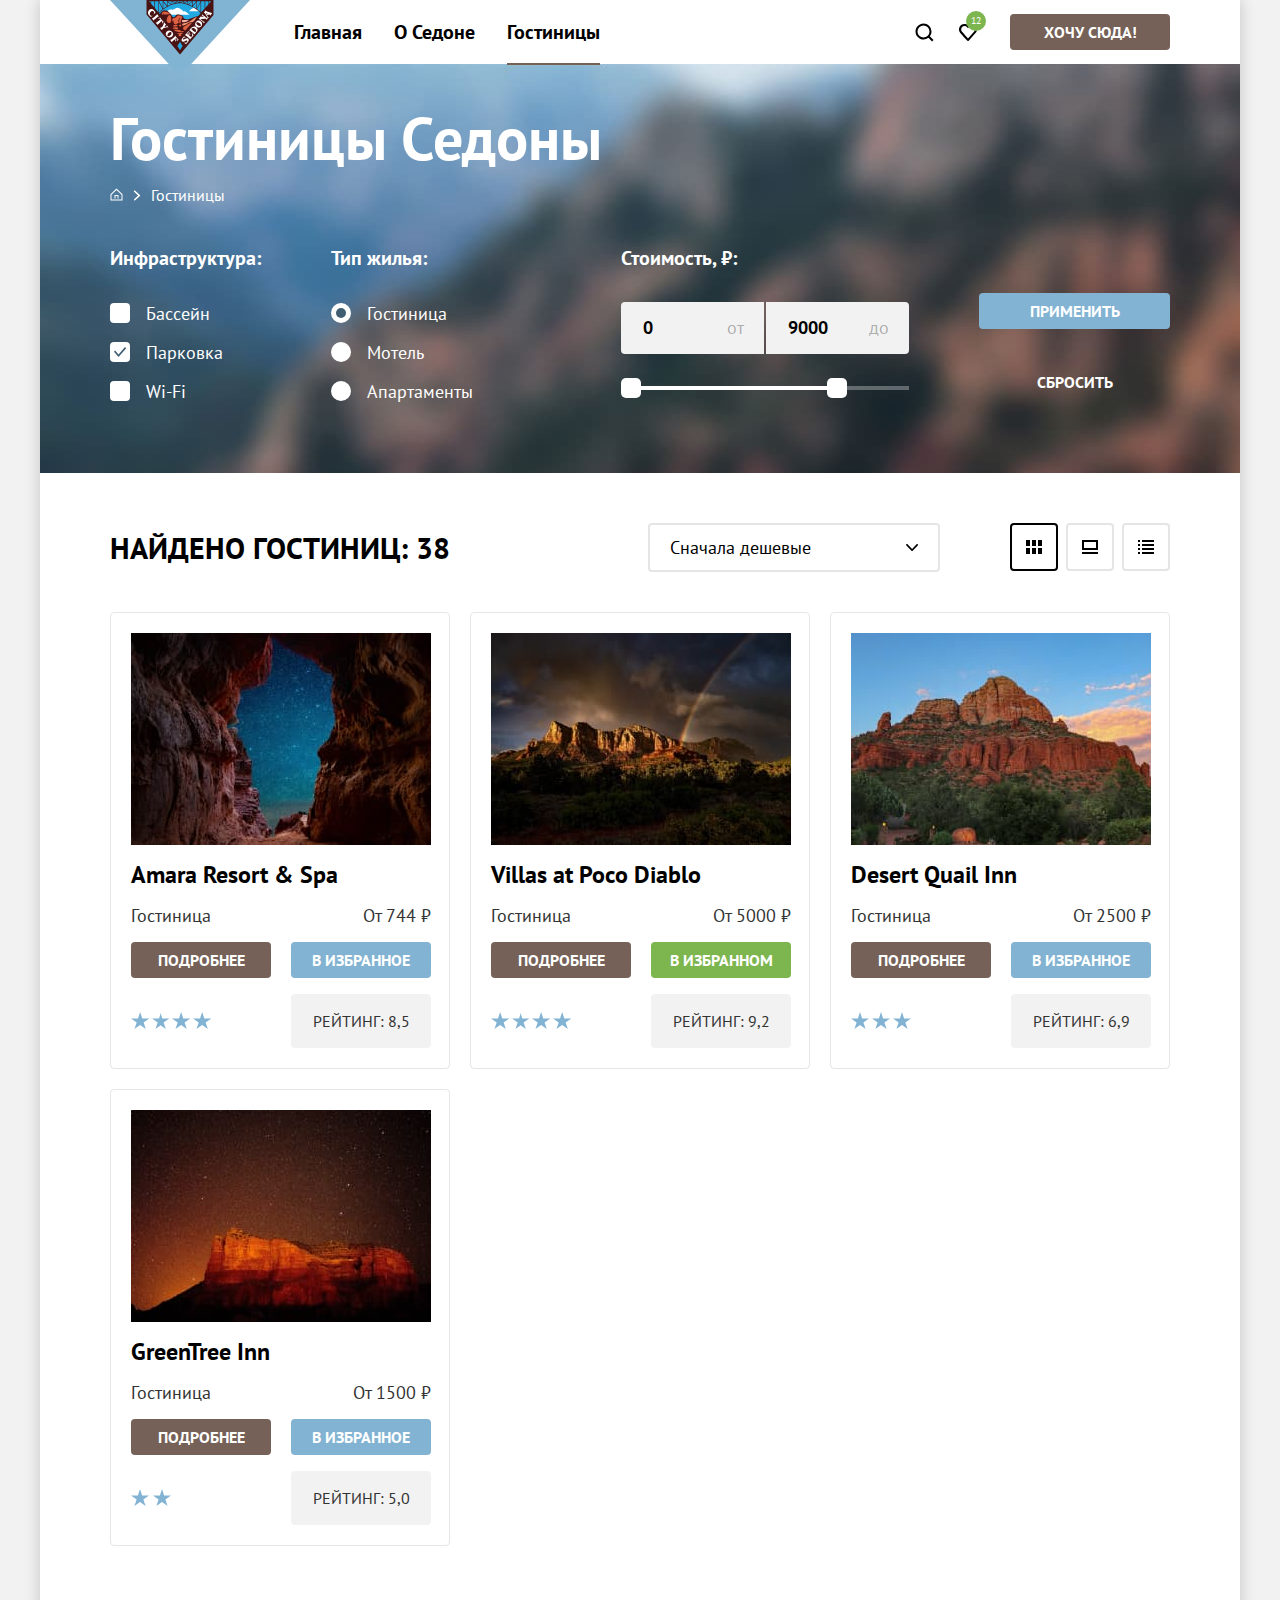
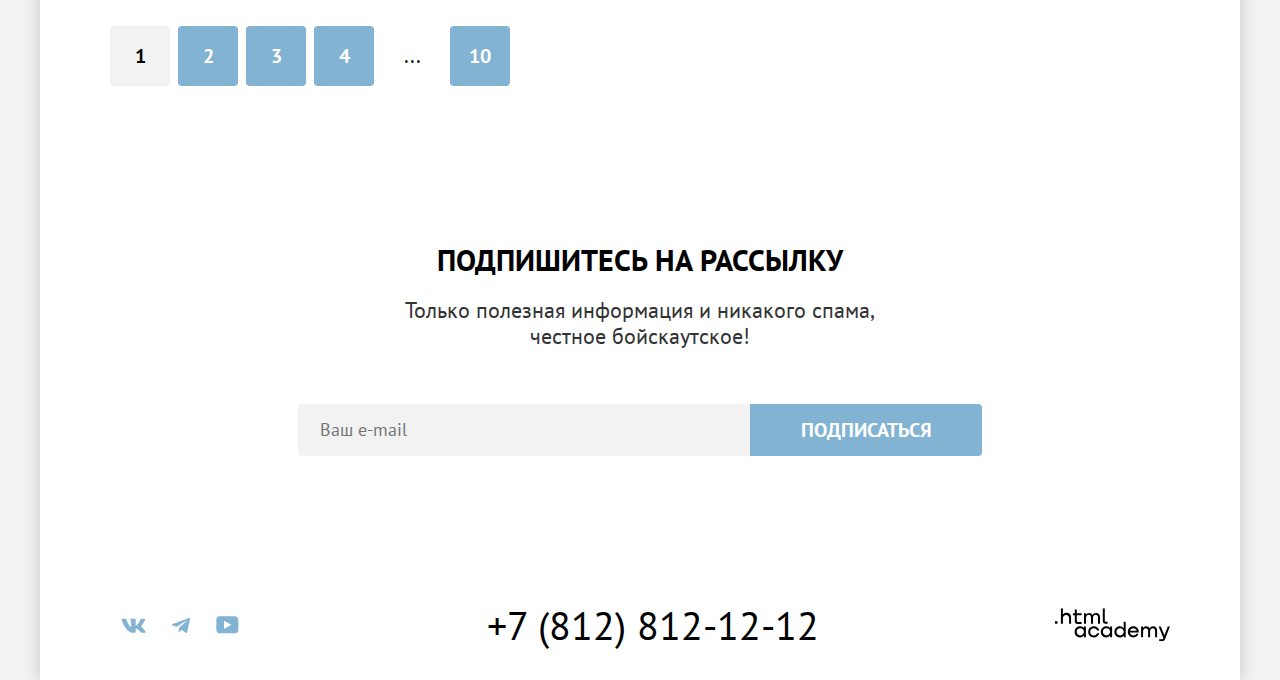
==== commit bcd6acbd: "some changes" ====
--- a/catalog.html
+++ b/catalog.html
@@ -354,7 +354,7 @@
           </li>
         </ul>
         <address>
-          <a class="footer__phone black-link" href="tel:+78005558628">+7 800 555-86-28</a>
+          <a class="footer__phone black-link" href="tel:+78128121212">+7&nbsp;(812)&nbsp;812-12-12</a>
         </address>
         <a class="developer-link black-link" href="https://htmlacademy.ru">
           <svg aria-hidden="true" focusable="false" width="115" height="34" viewBox="0 0 115 34" fill="currentColor"
--- a/styles/styles.css
+++ b/styles/styles.css
@@ -26,24 +26,24 @@
 
 body {
   height: 100%;
+  margin: 0 auto;
   font-family: "PT Sans", Arial, sans-serif;
   font-style: normal;
   font-weight: 400;
   font-size: 18px;
   line-height: 1.17;
+  color: #333333;
   background-color: #f2f2f2;
-  color: #333333;
-  margin: 0 auto;
 }
 
 .container {
+  display: flex;
+  flex-direction: column;
   width: 1200px;
+  min-height: 100%;
   margin: 0 auto;
   background-color: #ffffff;
   box-shadow: 0 0 15px 0 rgba(0, 0, 0, 0.2);
-  display: flex;
-  flex-direction: column;
-  min-height: 100%;
 }
 
 .main-container {
@@ -64,27 +64,27 @@
 }
 
 .page-header {
+  display: flex;
+  justify-content: space-between;
+  align-items: center;
+  gap: 28px;
   padding-left: 70px;
   padding-right: 70px;
-  display: flex;
-  justify-content: space-between;
-  align-items: center;
-  gap: 28px;
 }
 
 .navigation {
-  flex-grow: 1;
   display: flex;
   align-items: center;
   justify-content: space-between;
   gap: 32px;
+  flex-grow: 1;
 }
 
 .logo {
+  z-index: 1;
+  display: block;
   align-self: flex-start;
-  display: block;
   margin-bottom: -6px;
-  z-index: 1;
 }
 
 .logo-img {
@@ -92,12 +92,12 @@
 }
 
 .navigation__list {
+  display: flex;
+  flex-wrap: wrap;
+  max-width: 600px;
+  margin: 0;
+  padding: 0;
   list-style: none;
-  display: flex;
-  max-width: 600px;
-  margin: 0;
-  padding: 0;
-  flex-wrap: wrap;
 }
 
 .navigation__wrap-icons-button {
@@ -124,20 +124,20 @@
   display: flex;
   justify-content: center;
   align-items: center;
+  width: 191px;
+  min-height: 36px;
+  margin: 0;
+  padding: 8px 16px;
+  text-decoration: none;
   font: inherit;
-  border: none;
-  color: #ffffff;
-  text-decoration: none;
   font-weight: 700;
   font-size: 20px;
   line-height: 1.8;
   text-transform: uppercase;
+  color: #ffffff;
+  border: none;
   background-color: #82b3d3;
   border-radius: 4px;
-  padding: 8px 16px;
-  width: 191px;
-  min-height: 36px;
-  margin: 0;
   cursor: pointer;
   transition: background-color 0.3s, color 0.3s, opacity 0.3s, border 0.3s;
 }
@@ -151,13 +151,13 @@
 }
 
 .button:active {
+  color: rgba(255, 255, 255, 0.3);
   background-color: #82b3d3;
-  color: rgba(255, 255, 255, 0.3);
 }
 
 .button:disabled {
+  color: #ffffff;
   background-color: #e5e5e5;
-  color: #ffffff;
   cursor: default;
   pointer-events: none;
 }
@@ -168,16 +168,16 @@
 }
 
 .button_to-catalog {
-  background-color: #756157;
   width: 160px;
   font-size: 16px;
   line-height: 1.25;
+  background-color: #756157;
 }
 
 .button_search {
-  background-color: #756157;
   width: 376px;
   min-height: 52px;
+  background-color: #756157;
 }
 
 .button_subscribe {
@@ -189,8 +189,8 @@
 }
 
 .button_details {
+  width: 140px;
   background-color: #756157;
-  width: 140px;
 }
 
 .brown-link:hover {
@@ -202,13 +202,13 @@
 }
 
 .brown-link:active {
+  color: rgba(255, 255, 255, 0.3);
   background-color: #756157;
-  color: rgba(255, 255, 255, 0.3);
 }
 
 .brown-link:disabled {
+  color: #ffffff;
   background-color: #e5e5e5;
-  color: #ffffff;
   pointer-events: none;
 }
 
@@ -239,15 +239,15 @@
 }
 
 .button_reset:disabled {
+  color: #ffffff;
   background-color: transparent;
   opacity: 0.1;
-  color: #ffffff;
   border: 3px solid transparent;
 }
 
 .button_in-favourites {
+  width: 140px;
   background-color: #7db54f;
-  width: 140px;
 }
 
 .button_in-favourites:hover {
@@ -259,24 +259,24 @@
 }
 
 .button_in-favourites:active {
+  color: rgba(255, 255, 255, 0.3);
   background-color: #7db54f;
-  color: rgba(255, 255, 255, 0.3);
 }
 
 .button_in-favourites:disabled {
+  color: #ffffff;
   background-color: #e5e5e5;
-  color: #ffffff;
 }
 
 .section-title {
+  margin: 0;
+  margin-bottom: 20px;
   font-weight: 700;
   font-size: 30px;
   line-height: 1.2;
   text-transform: uppercase;
   color: #000000;
   text-align: center;
-  margin: 0;
-  margin-bottom: 20px;
 }
 
 .section-title_light {
@@ -284,10 +284,10 @@
 }
 
 .section-description {
+  margin: 0;
   font-size: 22px;
   line-height: 1.18;
   text-align: center;
-  margin: 0;
 }
 
 .section-description_light {
@@ -296,39 +296,39 @@
 
 .hero {
   position: relative;
+  min-height: 485px;
+  padding: 51px;
+  text-align: center;
   background-image: url("../images/mountains_hero.jpg");
   background-size: cover;
   background-position: center;
   background-color: #82b3d4;
   background-repeat: no-repeat;
-  padding: 51px;
-  min-height: 485px;
-  text-align: center;
 }
 
 .hero::after {
   content: "";
   position: absolute;
-  background-image: url("../images/decor_under_hero_photo.svg");
-  background-repeat: no-repeat;
-  background-position: bottom;
-  height: 57px;
   z-index: 2;
   bottom: 0;
   left: 0;
   right: 0;
+  height: 57px;
+  background-image: url("../images/decor_under_hero_photo.svg");
+  background-repeat: no-repeat;
+  background-position: bottom;
 }
 
 .navigation__link {
   position: relative;
   display: block;
+  padding: 20px 16px;
   text-decoration: none;
   font-weight: 700;
   font-size: 20px;
   line-height: 1.2;
   color: #000000;
   text-align: center;
-  padding: 20px 16px;
 }
 
 .navigation__link_favorite {
@@ -339,45 +339,45 @@
   content: "";
   position: absolute;
   height: 2px;
-  background-color: #756257;
   bottom: -1px;
   left: 16px;
   right: 16px;
   z-index: 2;
+  background-color: #756257;
 }
 
 .quantity-favorite {
   position: absolute;
-  display: flex;
-  justify-content: center;
-  align-items: center;
   top: 11px;
   right: 4px;
   min-width: 20px;
   height: 20px;
   padding: 0 4px;
-  border-radius: 10px;
-  background-color: #7db54f;
+  display: flex;
+  justify-content: center;
+  align-items: center;
   font-size: 10px;
   font-weight: 400;
   line-height: 1;
   color: #ffffff;
+  border-radius: 10px;
+  background-color: #7db54f;
 }
 
 .section-lead {
+  margin: 0;
+  margin-bottom: 25px;
   font-weight: 700;
   font-size: 30px;
   line-height: 1.2;
   text-transform: uppercase;
   color: #000000;
   text-align: center;
-  margin: 0;
-  margin-bottom: 25px;
 }
 
 .advantages__wrap-titles {
+  width: 651px;
   margin: 0 auto;
-  width: 651px;
   padding-top: 69px;
   padding-bottom: 90px;
 }
@@ -385,19 +385,19 @@
 .advantages__list {
   display: flex;
   flex-wrap: wrap;
+  margin: 0;
+  padding: 0;
   list-style: none;
-  margin: 0;
-  padding: 0;
 }
 
 .advantages__item {
   display: flex;
   justify-content: center;
   align-items: center;
-  background-color: rgba(131, 179, 211, 0.12);
-  text-align: center;
   width: 400px;
   min-height: 385px;
+  text-align: center;
+  background-color: rgba(131, 179, 211, 0.12);
 }
 
 .advantages__description::before {
@@ -437,8 +437,8 @@
 .advantages__item_wide {
   display: flex;
   justify-content: space-between;
+  width: 100%;
   background-color: #82b3d3;
-  width: 100%;
 }
 
 .advantages__wrap-description {
@@ -452,12 +452,12 @@
 }
 
 .advantages__title {
+  margin: 0;
   font-weight: 700;
   font-size: 24px;
   line-height: 1.17;
   color: #000000;
   text-transform: uppercase;
-  margin: 0;
 }
 
 .advantages__description {
@@ -470,8 +470,8 @@
 }
 
 .invitation__wrap-titles {
+  width: 505px;
   margin: 0 auto;
-  width: 505px;
   padding-top: 64px;
   padding-bottom: 64px;
 }
@@ -479,20 +479,20 @@
 .invitation__list {
   display: flex;
   flex-wrap: wrap;
+  margin: 0;
+  padding: 0;
   list-style: none;
-  margin: 0;
-  padding: 0;
 }
 
 .invitation__item {
   display: flex;
   flex-direction: column;
   gap: 30px;
-  align-items: center;
-  background-color: rgba(131, 179, 211, 0.122);
   width: 400px;
   min-height: 385px;
   padding: 81px 85px 40px 85px;
+  align-items: center;
+  background-color: rgba(131, 179, 211, 0.122);
 }
 
 .invitation__description {
@@ -507,11 +507,11 @@
 
 .invitation__title {
   order: 2;
+  margin: 0;
   font-weight: 700;
   font-size: 24px;
   color: #000000;
   text-transform: uppercase;
-  margin: 0;
 }
 
 .invitation__item::before {
@@ -537,14 +537,14 @@
 }
 
 .search__wrap {
+  display: flex;
+  flex-direction: column;
+  align-items: center;
+  gap: 54px;
   width: 592px;
   margin: 0 auto;
   padding-top: 96px;
   padding-bottom: 96px;
-  display: flex;
-  flex-direction: column;
-  align-items: center;
-  gap: 54px;
 }
 
 .subscribe {
@@ -556,13 +556,13 @@
 }
 
 .subscribe__wrap {
+  display: flex;
+  flex-direction: column;
+  align-items: center;
+  gap: 54px;
   margin: 0 auto;
   padding-top: 96px;
   padding-bottom: 104px;
-  display: flex;
-  flex-direction: column;
-  align-items: center;
-  gap: 54px;
 }
 
 .subscribe__info-wrap {
@@ -574,19 +574,19 @@
 }
 
 .form__input {
+  display: block;
+  width: 452px;
+  min-height: 52px;
+  padding: 12px 20px;
   font: inherit;
   line-height: 1.33;
   font-weight: 700;
-  display: block;
-  width: 452px;
-  min-height: 52px;
+  color: #000000;
   border-radius: 4px 0 0 4px;
   background-color: #f2f2f2;
-  transition: background-color 0.3s, border 0.3s;
-  padding: 14px 20px;
-  color: #000000;
   border: 2px solid transparent;
   border-right: none;
+  transition: background-color 0.3s, border 0.3s;
 }
 
 .form__input::placeholder {
@@ -609,9 +609,9 @@
 }
 
 .catalog-hotels {
+  display: flex;
+  flex-direction: column;
   padding: 50px 70px 60px;
-  display: flex;
-  flex-direction: column;
 }
 
 .catalog-hotels__top-box {
@@ -630,20 +630,20 @@
 
 .select-control {
   position: relative;
-  font: inherit;
   width: 292px;
   min-height: 49px;
+  padding: 12px 20px;
+  padding-right: 40px;
+  font: inherit;
   appearance: none;
   border-radius: 4px;
   outline: none;
   border: 2px solid #e5e5e5;
   background-color: #ffffff;
-  padding: 12px 20px;
-  padding-right: 40px;
-  transition: border 0.3s;
   background-image: url("../images/select_arrow.svg");
   background-repeat: no-repeat;
   background-position: right 20px center;
+  transition: border 0.3s;
 }
 
 .select-control:hover {
@@ -668,27 +668,27 @@
   display: grid;
   grid-template-columns: repeat(3, 1fr);
   gap: 20px;
-  list-style: none;
   margin: 0;
   padding: 0;
   margin-bottom: 80px;
+  list-style: none;
 }
 
 .card {
   display: grid;
-  height: 100%;
   grid-template-columns: repeat(2, 1fr);
   grid-template-rows: auto 1fr;
   width: 340px;
+  height: 100%;
   gap: 16px 20px;
+  padding: 20px;
   border-radius: 4px;
   border: 1px solid #e6e6e6;
-  padding: 20px;
 }
 
 .card__image {
+  display: block;
   max-width: 100%;
-  display: block;
   object-fit: cover;
 }
 
@@ -717,29 +717,29 @@
 }
 
 .page-footer {
+  display: flex;
+  align-items: center;
+  justify-content: space-between;
   min-height: 120px;
   padding: 40px 70px 30px;
-  display: flex;
-  align-items: center;
-  justify-content: space-between;
 }
 
 .footer__social-list {
+  display: flex;
+  flex-wrap: wrap;
+  max-width: 200px;
+  margin: 0;
+  padding: 0;
   list-style: none;
-  margin: 0;
-  padding: 0;
-  display: flex;
-  max-width: 200px;
-  flex-wrap: wrap;
 }
 
 .footer__link {
+  display: flex;
+  align-items: center;
+  justify-content: center;
   width: 47px;
   height: 40px;
   padding: 5px;
-  display: flex;
-  align-items: center;
-  justify-content: center;
   color: #83b3d3;
   transition: color 0.3s;
 }
@@ -771,8 +771,20 @@
 }
 
 .black-link {
+  display: block;
   color: #000000;
   transition: color 0.3s;
+  text-decoration: none;
+}
+
+.developer-link{
+ display: flex;
+ justify-content: center;
+ align-items: center;
+}
+
+.developer-link__img{
+  display: block;
 }
 
 .black-link:not(.navigation__link_current):hover {
@@ -788,33 +800,33 @@
 }
 
 .wrap-header-filters {
+  display: flex;
+  flex-direction: column;
+  gap: 32px;
+  padding: 35px 70px 70px;
   background-image: url("../images/mountain_catalog.jpg");
   background-color: #806258;
   background-repeat: no-repeat;
   background-size: cover;
   background-position: center;
-  padding: 35px 70px 70px;
-  display: flex;
-  flex-direction: column;
-  gap: 32px;
 }
 
 .inner-header__title {
+  margin: 0;
   font-weight: 700;
   font-size: 60px;
   line-height: 1.3;
   color: #ffffff;
-  margin: 0;
 }
 
 .breadcrumbs {
-  list-style: none;
-  margin: 0;
-  padding: 0;
   display: flex;
   align-items: center;
   flex-wrap: wrap;
   gap: 5px;
+  margin: 0;
+  padding: 0;
+  list-style: none;
 }
 
 .breadcrumbs__item {
@@ -835,17 +847,16 @@
 
 .breadcrumbs__link {
   display: block;
+  padding: 8px 5px;
   text-decoration: none;
   font-size: 16px;
   line-height: 1.31;
   color: #ffffff;
-  padding: 8px 5px;
   transition: color 0.3s;
 }
 
 .breadcrumbs__link:not(.breadcrumbs__link_current):hover {
   color: rgba(255, 255, 255, 0.6);
-
 }
 
 .breadcrumbs__link:not(.breadcrumbs__link_current):focus {
@@ -856,7 +867,6 @@
   color: rgba(255, 255, 255, 0.3);
 }
 
-
 .breadcrumbs__item:first-child a {
   padding: 8px 5px 8px 0;
 }
@@ -872,22 +882,22 @@
 }
 
 .filter-form__list {
-  list-style: none;
-  margin: 0;
-  padding: 0;
   display: flex;
   flex-direction: column;
   gap: 16px;
+  margin: 0;
+  padding: 0;
+  list-style: none;
 }
 
 .filter-form__group {
-  width: 150px;
-  border: none;
-  margin: 0;
-  padding: 0;
   display: flex;
   flex-direction: column;
   gap: 32px;
+  width: 150px;
+  margin: 0;
+  padding: 0;
+  border: none;
 }
 
 .filter-form__group_inputs-box {
@@ -895,13 +905,13 @@
 }
 
 .filter-form__title {
+  margin: 0;
+  margin-bottom: 32px;
+  padding: 0;
   font-weight: 700;
   font-size: 20px;
   line-height: 1.2;
   color: #ffffff;
-  margin: 0;
-  margin-bottom: 32px;
-  padding: 0;
 }
 
 .control {
@@ -980,9 +990,9 @@
 .filter-form__inputs-list {
   display: flex;
   gap: 2px;
+  margin: 0;
+  padding: 0;
   list-style: none;
-  margin: 0;
-  padding: 0;
 }
 
 .filter-form__item_price {
@@ -991,26 +1001,26 @@
 
 .filter-form_label-inputs span {
   position: absolute;
-  pointer-events: none;
-  color: #000000;
-  line-height: 1.33;
   top: 50%;
   transform: translateY(-50%);
   right: 20px;
+  color: #000000;
+  line-height: 1.33;
+  pointer-events: none;
 }
 
 .control__input_price {
+  width: 143px;
+  min-height: 48px;
+  margin: 0;
+  padding: 12px 20px;
+  padding-right: 40px;
   font: inherit;
   font-weight: 700;
   line-height: 1.33;
-  width: 143px;
-  min-height: 48px;
+  appearance: textfield;
   background-color: #f2f2f2;
   border-radius: 4px 0 0 4px;
-  margin: 0;
-  padding: 12px 20px;
-  padding-right: 40px;
-  appearance: textfield;
   border: 2px solid transparent;
   transition: background-color 0.3s, border 0.3s;
 }
@@ -1021,8 +1031,8 @@
 
 .control__input_price::-webkit-outer-spin-button,
 .control__input_price::-webkit-inner-spin-button {
+  margin: 0;
   appearance: none;
-  margin: 0;
 }
 
 .control__input_price:hover {
@@ -1035,8 +1045,8 @@
 }
 
 .control__input_price:disabled {
+  color: #ffffff;
   background-color: #d5d5d5;
-  color: #ffffff;
   pointer-events: none;
 }
 
@@ -1113,18 +1123,18 @@
   display: flex;
   flex-wrap: wrap;
   gap: 8px;
-  list-style: none;
   margin: 0;
   padding: 0;
   max-width: 165px;
+  list-style: none;
 }
 
 .card-toggles__button {
   display: block;
-  background-color: #ffffff;
-  color: #000000;
   width: 48px;
   height: 48px;
+  color: #000000;
+  background-color: #ffffff;
   cursor: pointer;
   border-radius: 4px;
   border: 2px solid #e5e5e5;
@@ -1170,25 +1180,25 @@
 
 
 .catalog-hotels__text {
+  margin: 0;
   font-weight: 700;
   font-size: 30px;
   line-height: 1.2;
   text-transform: uppercase;
   color: #000000;
-  margin: 0;
 }
 
 .card__title {
+  margin: 0;
   font-weight: 700;
   font-size: 24px;
   line-height: 1.17;
   color: #000000;
-  margin: 0;
 }
 
 .card__link {
+  grid-column: 1 / -1;
   text-decoration: none;
-  grid-column: 1 / -1;
 }
 
 .card__rating {
@@ -1196,12 +1206,12 @@
   justify-content: center;
   align-items: center;
   min-width: 140px;
-  border-radius: 4px;
+  margin: 0;
   font-size: 16px;
   line-height: 1.25;
   text-transform: uppercase;
   background-color: #f2f2f2;
-  margin: 0;
+  border-radius: 4px;
 }
 
 .card__type {
@@ -1217,42 +1227,42 @@
   display: flex;
   gap: 8px;
   flex-wrap: wrap;
+  margin: 0;
+  padding: 0;
   list-style: none;
-  margin: 0;
-  padding: 0;
 }
 
 .button-pagination {
   display: flex;
   align-items: center;
   justify-content: center;
+  min-width: 60px;
+  height: 60px;
+  margin: 0;
+  padding: 8px;
   text-decoration: none;
   font-weight: 700;
   font-size: 20px;
   line-height: 1.8;
+  color: #ffffff;
+  background-color: #82b3d3;
+  border-radius: 4px;
+  border: 1px solid transparent;
+  cursor: pointer;
+  transition: background-color 0.3s, color 0.3s, border 0.3s;
+}
+
+.pagination__separator {
+  display: flex;
+  align-items: center;
+  justify-content: center;
   min-width: 60px;
   height: 60px;
-  padding: 8px;
-  background-color: #82b3d3;
-  color: #ffffff;
-  border-radius: 4px;
-  margin: 0;
-  cursor: pointer;
-  border: 1px solid transparent;
-  transition: background-color 0.3s, color 0.3s, border 0.3s;
-}
-
-.pagination__separator {
-  display: flex;
-  align-items: center;
-  justify-content: center;
   font-size: 22px;
   line-height: 1.18;
   text-align: center;
+  color: #000000;
   background-color: #ffffff;
-  color: #000000;
-  min-width: 60px;
-  height: 60px;
   cursor: default;
 }
 
@@ -1288,13 +1298,13 @@
 
 .modal-container {
   position: fixed;
+  z-index: 5;
   top: 0;
   left: 0;
+  display: none;
   width: 100%;
   height: 100%;
   background-color: rgba(242, 242, 242, 0.8);
-  z-index: 5;
-  display: none;
 }
 
 .active_modal {
@@ -1303,8 +1313,8 @@
 
 .modal {
   position: relative;
+  width: 717px;
   margin: auto;
-  width: 717px;
   background-color: #ffffff;
   box-shadow: 0 25px 50px 0 rgba(0, 0, 0, 0.15);
   border-radius: 30px;
@@ -1312,19 +1322,19 @@
 
 .modal__close-button {
   position: absolute;
-  padding: 0;
   top: 64px;
   right: 52px;
+  display: flex;
+  justify-content: center;
+  align-items: center;
   width: 52px;
   height: 52px;
+  padding: 0;
   border-radius: 50%;
   background-color: #f2f2f2;
   transition: background-color 0.3s, color 0.3s;
   border: none;
   cursor: pointer;
-  display: flex;
-  justify-content: center;
-  align-items: center;
 }
 
 .modal__close-button:hover {
@@ -1357,8 +1367,8 @@
 
 .form__input_modal {
   min-height: 48px;
+  padding: 12px 20px;
   border: none;
-  padding: 12px 20px;
 }
 
 .form__small-inputs-wrapper {
@@ -1397,11 +1407,11 @@
 }
 
 .form__message {
+  grid-column: 2/-1;
   padding: 4px 20px;
   margin-bottom: auto;
   font-size: 16px;
   line-height: 1.31;
-  grid-column: 2/-1;
 }
 
 .message-error {
@@ -1447,16 +1457,16 @@
 
 .input-small::-webkit-outer-spin-button,
 .input-small::-webkit-inner-spin-button {
+  margin: 0;
   appearance: none;
-  margin: 0;
 }
 
 .button-modal {
+  display: flex;
+  align-items: center;
+  justify-content: center;
+  width: 40px;
   color: rgba(117, 97, 87, 0.3);
-  width: 40px;
-  display: flex;
-  align-items: center;
-  justify-content: center;
   border: none;
   background-color: #f2f2f2;
   cursor: pointer;
@@ -1479,8 +1489,8 @@
 
 .button_search-form {
   width: 100%;
+  min-height: 60px;
   border-radius: 10px;
-  min-height: 60px;
 }
 
 .tooltip {
@@ -1488,18 +1498,18 @@
 }
 
 .tooltip__toggle {
-  border: none;
-  padding: 0;
-  margin: 0;
   display: block;
   width: 26px;
   height: 26px;
+  padding: 0;
+  margin: 0;
+  color: #ffffff;
+  border: none;
   border-radius: 50%;
   background-image: url("../images/info.svg");
   background-repeat: no-repeat;
   background-position: center;
   background-color: #83b3d3;
-  color: #ffffff;
   cursor: pointer;
   transition: background-color 0.3s, color 0.3s;
 }
@@ -1513,43 +1523,43 @@
 }
 
 .tooltip__toggle:active {
+  color: rgba(255, 255, 255, 0.3);
   background-color: #82b3d3;
-  color: rgba(255, 255, 255, 0.3);
 }
 
 .field-group__small:last-child .form__input-label {
+  display: flex;
+  align-items: center;
+  gap: 10px;
   padding-left: 10px;
-  display: flex;
-  align-items: center;
-  gap: 10px;
 }
 
 .tooltip__text {
   position: absolute;
+  z-index: 6;
   top: 41px;
   left: 50%;
   transform: translateX(-50%);
+  display: none;
+  width: 256px;
+  padding: 16px 20px;
   font-size: 16px;
   line-height: 1.25;
   font-weight: 400;
   color: #ffffff;
   background-color: #333333;
-  padding: 16px 20px;
   border-radius: 10px;
-  width: 256px;
   box-shadow: 0 15px 30px 0 rgba(0, 0, 0, 0.3);
-  z-index: 6;
-  display: none;
 }
 
 .tooltip__text:after {
   content: "";
   position: absolute;
-  width: 19px;
-  height: 9px;
   top: -9px;
   left: 50%;
   transform: translateX(-50%);
+  width: 19px;
+  height: 9px;
   background-image: url("../images/triangle_tooltip.svg");
   background-repeat: no-repeat;
   background-position: center;
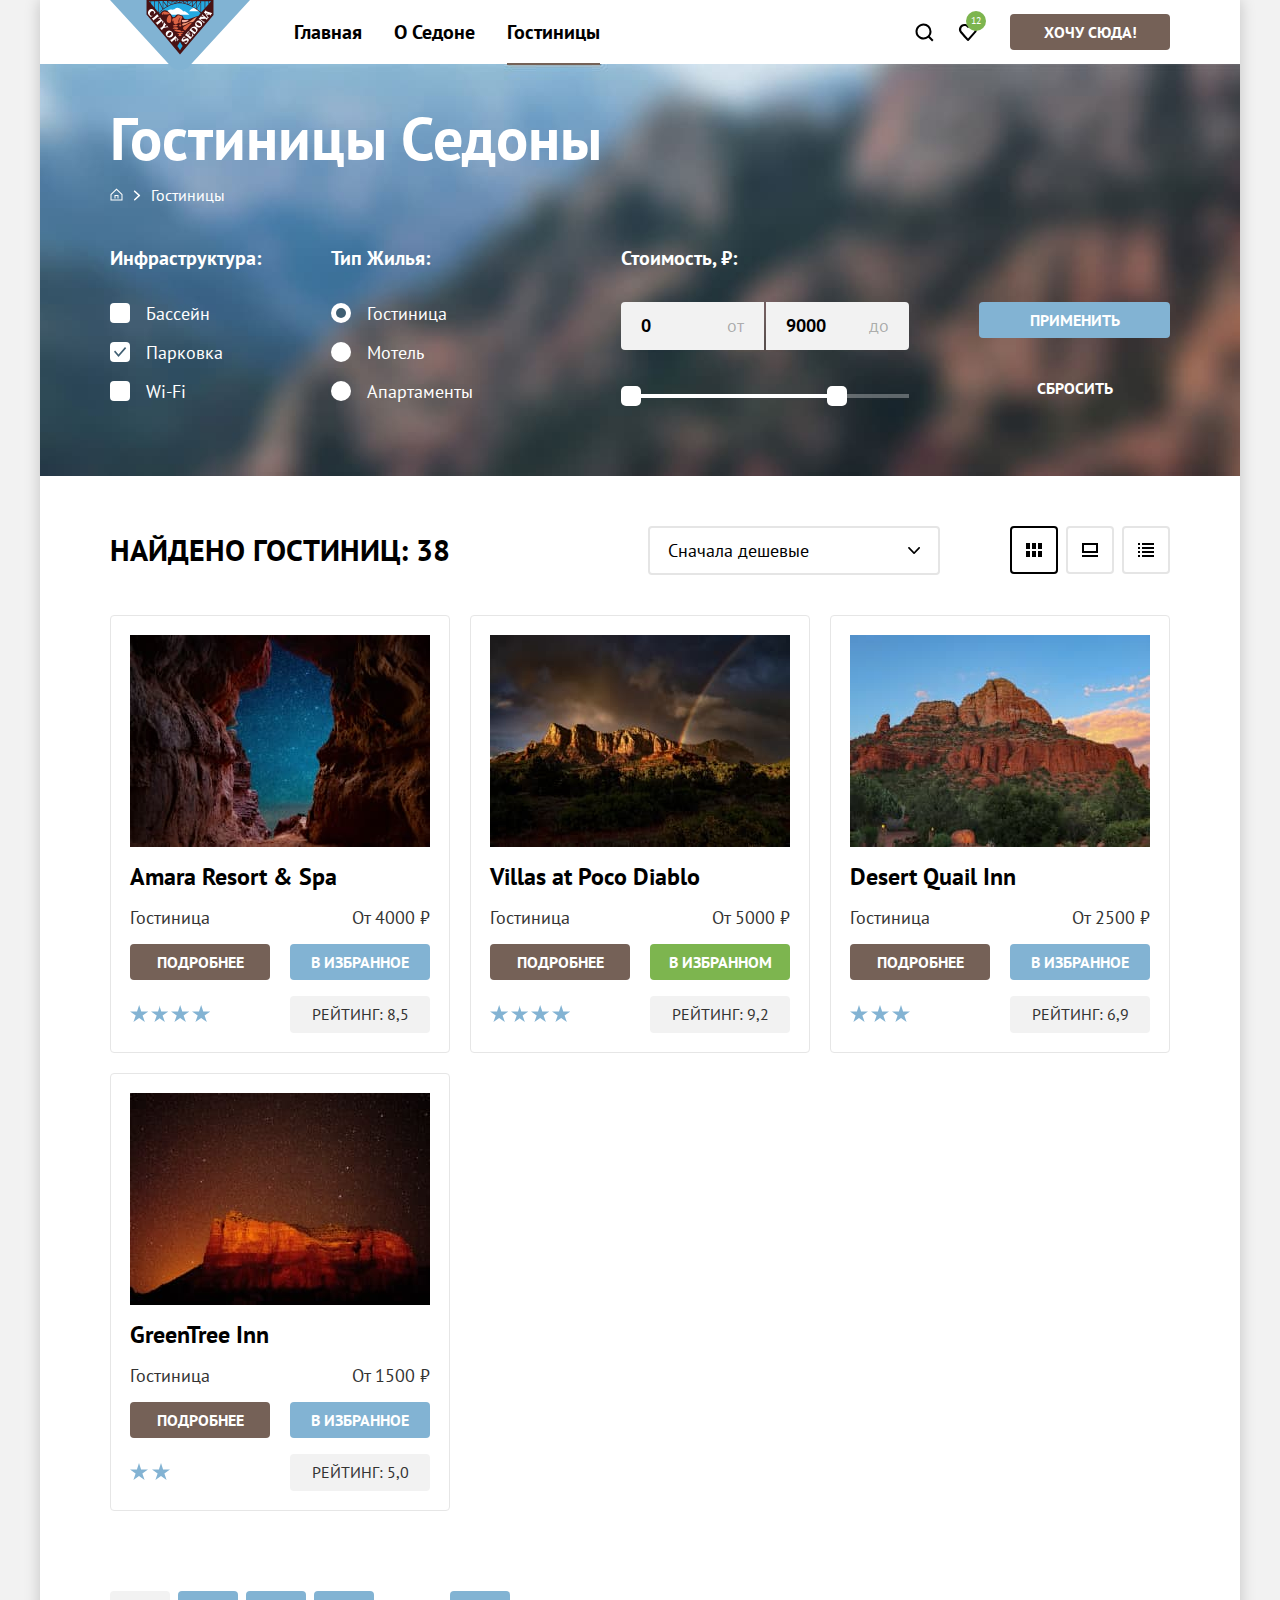
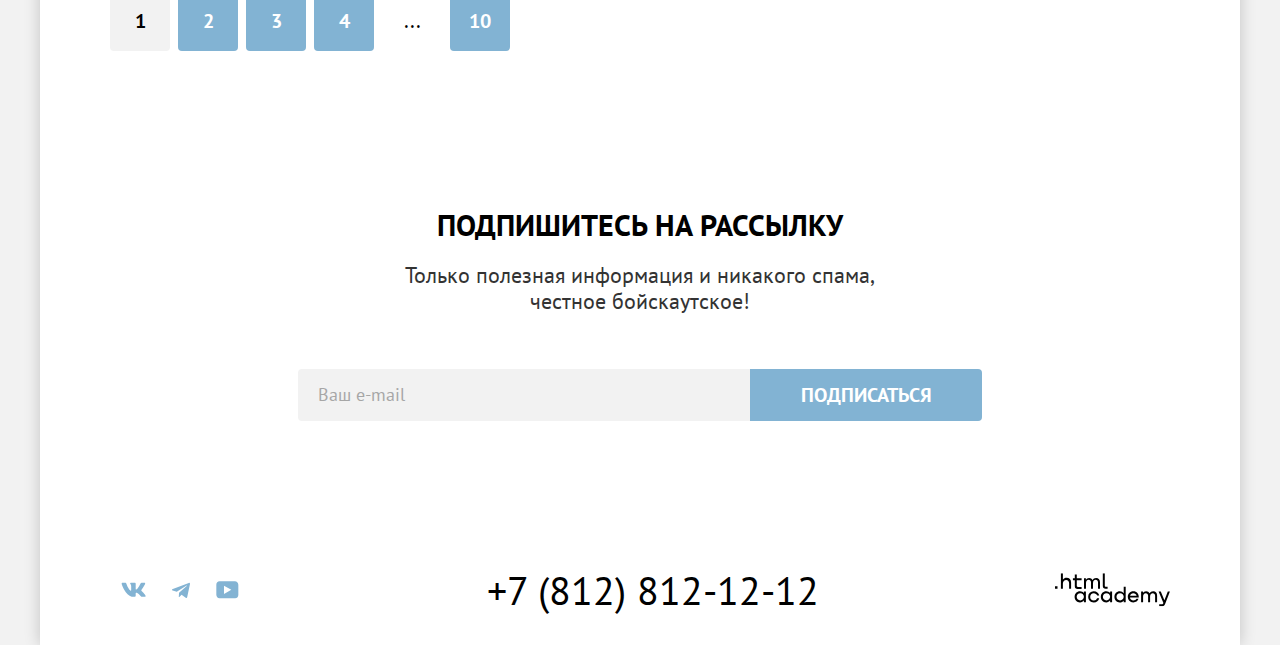
==== commit ecf2ca04: "added some changes" ====
--- a/catalog.html
+++ b/catalog.html
@@ -5,8 +5,9 @@
     <meta charset="UTF-8">
     <meta name="viewport" content="width=device-width, initial-scale=1.0">
     <title>Гостиницы Седоны</title>
+    <link rel="icon" href="favicon.ico">
+    <link rel="icon" type="image/png" href="./images/favicon.png">
     <link rel="stylesheet" href="styles/styles.css">
-    <link rel="icon" type="image/png" sizes="32x32" href="./images/favicon.png">
   </head>
 
   <body>
@@ -107,7 +108,7 @@
                   </ul>
                 </fieldset>
                 <fieldset class="filter-form__group">
-                  <legend class="filter-form__title">Тип жилья:</legend>
+                  <legend class="filter-form__title">Тип Жилья:</legend>
                   <ul class="filter-form__list">
                     <li class="filter-form__item">
                       <label class="control">
@@ -155,6 +156,7 @@
                       </label>
                     </li>
                   </ul>
+                  <!-- чтобы изменить состояние range на disabled, элементу с классом filter-form__range надо добавить класс  range_disabled -->
                   <div class="filter-form__range">
                     <div class="filter-form__range-scale">
                       <div class="filter-form__range-bar" style="left: 10px; width: 206px">
@@ -216,7 +218,7 @@
                   <h3 class="card__title">Amara Resort &amp;&nbsp;Spa</h3>
                 </a>
                 <p class="card__type">Гостиница</p>
-                <p class="card__price">От&nbsp;744&nbsp;₽</p>
+                <p class="card__price">От&nbsp;4000&nbsp;₽</p>
                 <a class="button button_details button_small-font brown-link" href="#">подробнее</a>
                 <button class="button button_favourite button_small-font" type="button">в&nbsp;избранное</button>
                 <p class="star-rating star-rating_4">
@@ -237,7 +239,8 @@
                 <p class="card__type">Гостиница</p>
                 <p class="card__price">От&nbsp;5000&nbsp;₽</p>
                 <a class="button button_details button_small-font brown-link" href="#">подробнее</a>
-                <button class="button button_favourite button_in-favourites button_small-font" type="button">в&nbsp;избранном</button>
+                <button class="button button_favourite button_in-favourites button_small-font"
+                  type="button">в&nbsp;избранном</button>
                 <p class="star-rating star-rating_4">
                   <span class="visually-hidden">4 звезды.</span>
                 </p>
--- a/styles/styles.css
+++ b/styles/styles.css
@@ -217,6 +217,7 @@
 }
 
 .button_reset {
+  padding: 5px 16px;
   border: 3px solid transparent;
   background-color: transparent;
 }
@@ -577,7 +578,7 @@
   display: block;
   width: 452px;
   min-height: 52px;
-  padding: 12px 20px;
+  padding: 12px 18px;
   font: inherit;
   line-height: 1.33;
   font-weight: 700;
@@ -593,6 +594,7 @@
   font-weight: 400;
   font-size: 18px;
   line-height: 1.33;
+  opacity: 0.6;
 }
 
 .form__input:hover {
@@ -632,7 +634,7 @@
   position: relative;
   width: 292px;
   min-height: 49px;
-  padding: 12px 20px;
+  padding: 12px 18px;
   padding-right: 40px;
   font: inherit;
   appearance: none;
@@ -642,7 +644,7 @@
   background-color: #ffffff;
   background-image: url("../images/select_arrow.svg");
   background-repeat: no-repeat;
-  background-position: right 20px center;
+  background-position: right 18px center;
   transition: border 0.3s;
 }
 
@@ -681,7 +683,7 @@
   width: 340px;
   height: 100%;
   gap: 16px 20px;
-  padding: 20px;
+  padding: 19px;
   border-radius: 4px;
   border: 1px solid #e6e6e6;
 }
@@ -695,9 +697,11 @@
 .star-rating {
   width: 100px;
   height: 18px;
+  margin: 0;
   background-image: url("../images/star.svg");
   background-repeat: space;
   background-size: 18px 17px;
+  align-self: center;
 }
 
 .star-rating_1 {
@@ -777,13 +781,13 @@
   text-decoration: none;
 }
 
-.developer-link{
- display: flex;
- justify-content: center;
- align-items: center;
-}
-
-.developer-link__img{
+.developer-link {
+  display: flex;
+  justify-content: center;
+  align-items: center;
+}
+
+.developer-link__img {
   display: block;
 }
 
@@ -895,13 +899,15 @@
   flex-direction: column;
   gap: 32px;
   width: 150px;
+  min-height: 160px;
   margin: 0;
   padding: 0;
   border: none;
-}
+  }
 
 .filter-form__group_inputs-box {
   width: 288px;
+  gap: 44px;
 }
 
 .filter-form__title {
@@ -1013,7 +1019,7 @@
   width: 143px;
   min-height: 48px;
   margin: 0;
-  padding: 12px 20px;
+  padding: 10px 18px;
   padding-right: 40px;
   font: inherit;
   font-weight: 700;
@@ -1192,7 +1198,7 @@
   margin: 0;
   font-weight: 700;
   font-size: 24px;
-  line-height: 1.17;
+  line-height: 1.16;
   color: #000000;
 }
 
@@ -1205,7 +1211,8 @@
   display: flex;
   justify-content: center;
   align-items: center;
-  min-width: 140px;
+  width: 140px;
+  min-height: 37px;
   margin: 0;
   font-size: 16px;
   line-height: 1.25;
@@ -1390,6 +1397,12 @@
   background-image: url("../images/calendar.svg");
   background-repeat: no-repeat;
   background-position: right 22px center;
+}
+
+.input-large::placeholder {
+  font-weight: 700;
+  line-height: 1.33;
+  opacity: 0.6;
 }
 
 .form__input-label {
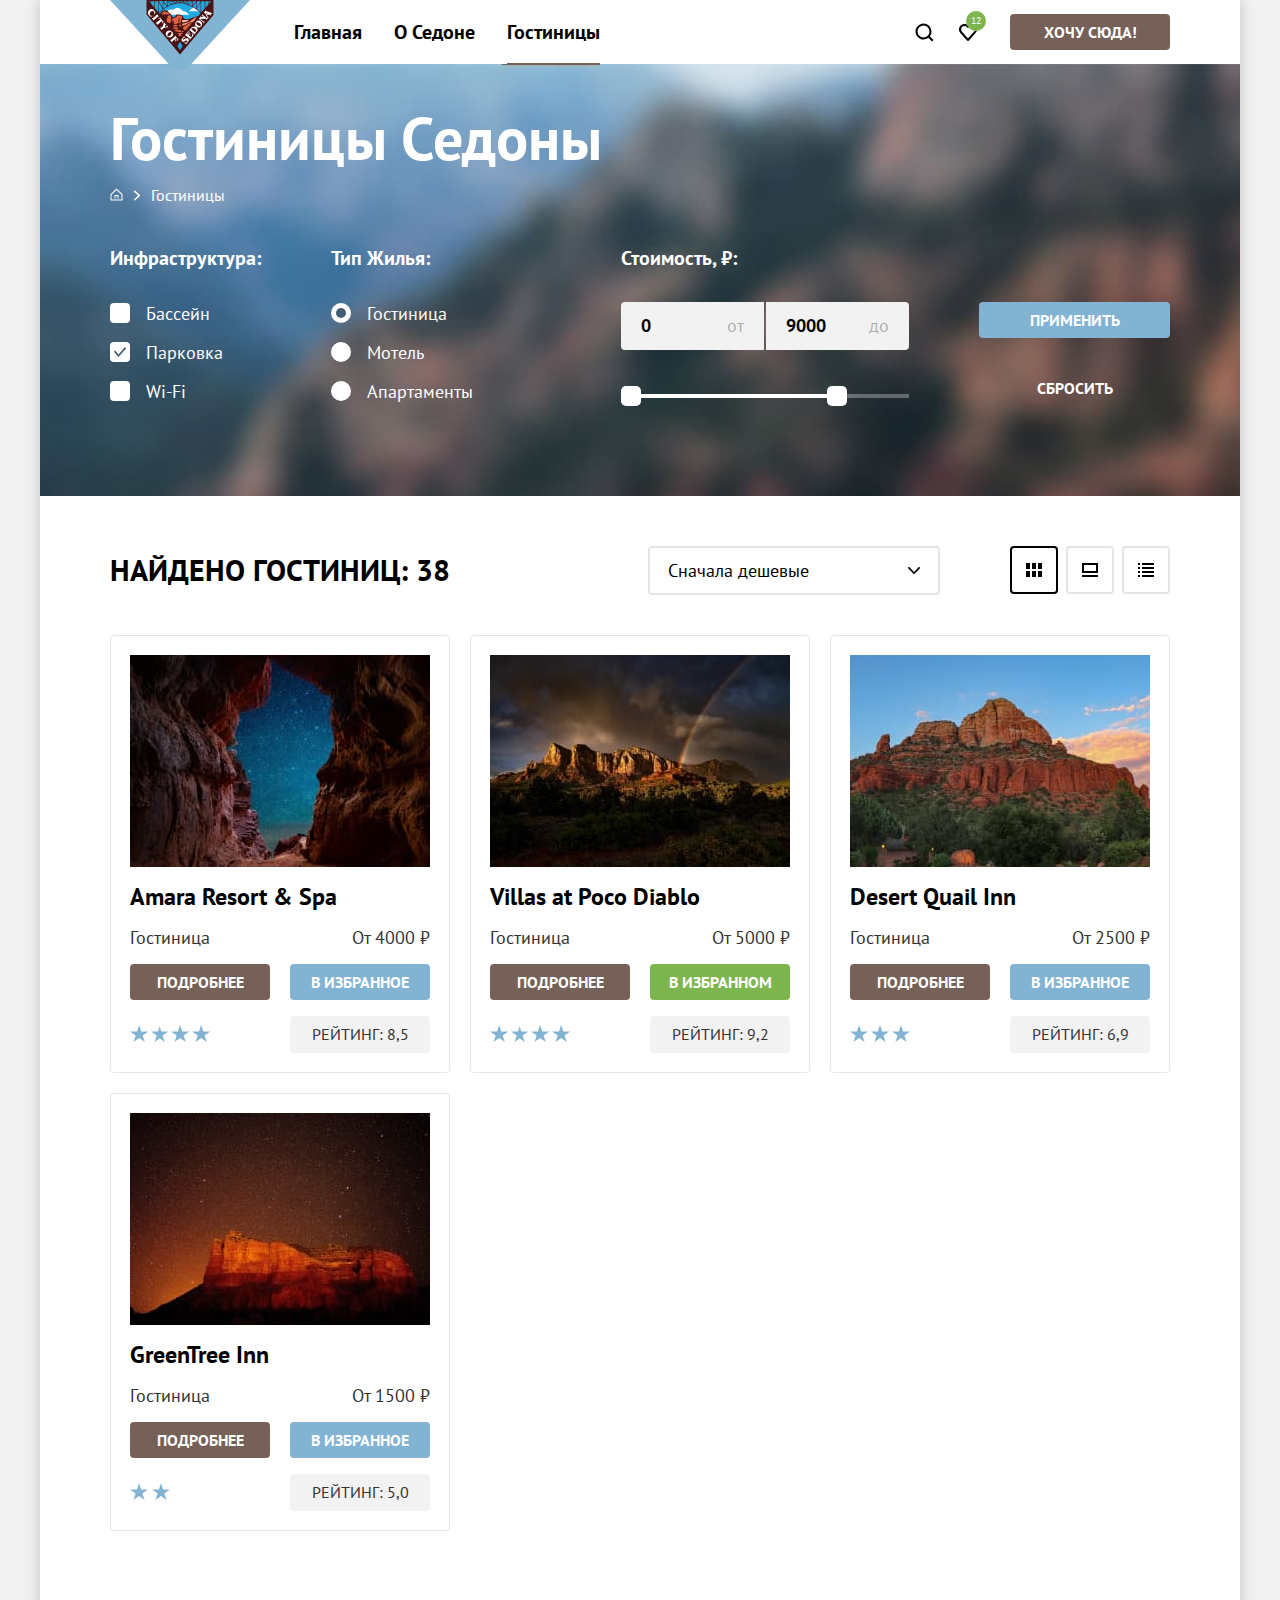
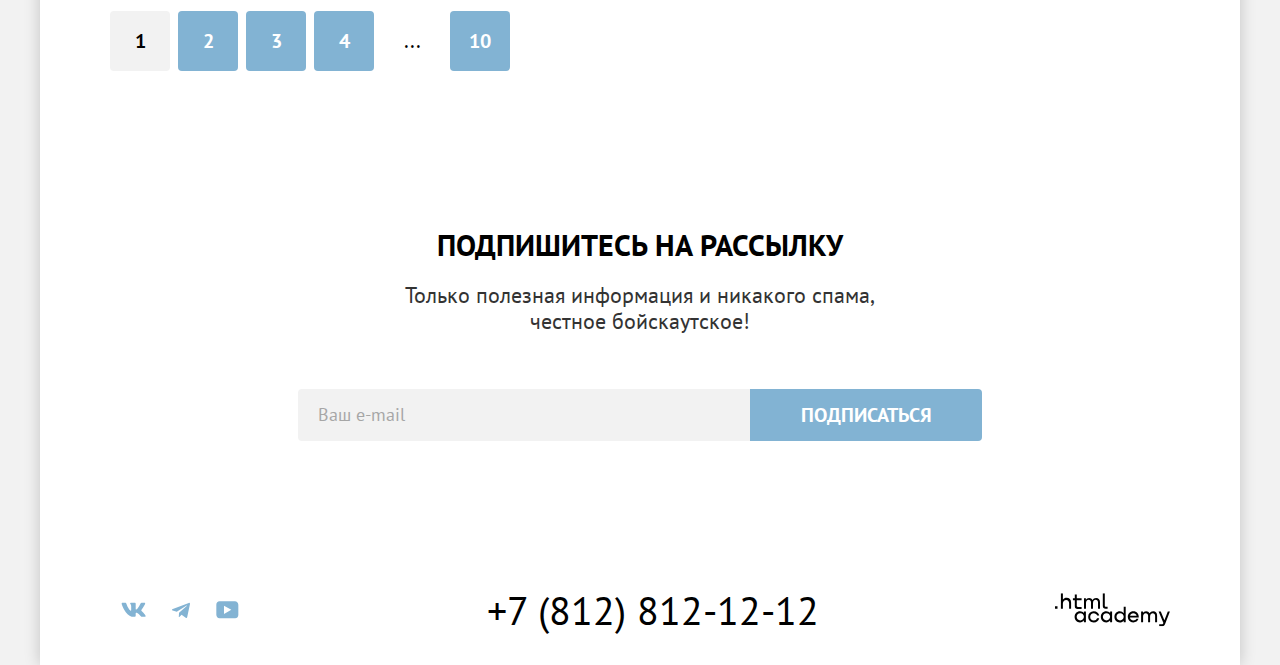
==== commit 41741c65: "points after alts" ====
--- a/catalog.html
+++ b/catalog.html
@@ -14,7 +14,7 @@
     <div class="container">
       <header class="page-header">
         <a class="logo" href="index.html">
-          <img class="logo-img" src="images/logo_sedona.svg" width="140" height="70" alt="Логотип города Седона">
+          <img class="logo-img" src="images/logo_sedona.svg" width="140" height="70" alt="Логотип города Седона.">
         </a>
         <nav class="navigation">
           <ul class="navigation__list">
@@ -212,7 +212,7 @@
               <article class="card">
                 <a class="card__link" href="#" tabindex=-1>
                   <img class="card__image" src="images/catalog/amara_resort_and_spa.jpg"
-                    alt="Вид из гостиницы Amara Resort & Spa" width="300" height="212">
+                    alt="Вид из гостиницы Amara Resort & Spa." width="300" height="212">
                 </a>
                 <a class="card__link" href="#" tabindex=-1>
                   <h3 class="card__title">Amara Resort &amp;&nbsp;Spa</h3>
@@ -231,7 +231,7 @@
               <article class="card">
                 <a class="card__link" href="#" tabindex=-1>
                   <img class="card__image" src="images/catalog/villas_at_poco_diablo.jpg"
-                    alt="Вид из гостиницы Villas at Poco Diablo" width="300" height="212">
+                    alt="Вид из гостиницы Villas at Poco Diablo." width="300" height="212">
                 </a>
                 <a class="card__link" href="#" tabindex=-1>
                   <h3 class="card__title">Villas at&nbsp;Poco Diablo</h3>
@@ -251,7 +251,7 @@
               <article class="card">
                 <a class="card__link" href="#" tabindex=-1>
                   <img class="card__image" src="images/catalog/desert_quail_inn.jpg"
-                    alt="Вид из гостиницы Villas at Poco Diablo" width="300" height="212">
+                    alt="Вид из гостиницы Villas at Poco Diablo." width="300" height="212">
                 </a>
                 <a class="card__link" href="#" tabindex=-1>
                   <h3 class="card__title">Desert Quail Inn</h3>
@@ -270,7 +270,7 @@
               <article class="card">
                 <a class="card__link" href="#" tabindex=-1>
                   <img class="card__image" src="images/catalog/green_tree_inn.jpg"
-                    alt="Вид из гостиницы Villas at Poco Diablo" width="300" height="212">
+                    alt="Вид из гостиницы Villas at Poco Diablo." width="300" height="212">
                 </a>
                 <a class="card__link" href="#" tabindex=-1>
                   <h3 class="card__title">GreenTree Inn</h3>
--- a/styles/styles.css
+++ b/styles/styles.css
@@ -26,6 +26,7 @@
 
 body {
   height: 100%;
+  min-width: 1280px;
   margin: 0 auto;
   font-family: "PT Sans", Arial, sans-serif;
   font-style: normal;
@@ -513,6 +514,7 @@
   font-size: 24px;
   color: #000000;
   text-transform: uppercase;
+  text-align: center;
 }
 
 .invitation__item::before {
@@ -620,18 +622,22 @@
   display: flex;
   justify-content: space-between;
   align-items: center;
+  flex-wrap: wrap;
+  gap: 30px;
   min-height: 49px;
   margin-bottom: 40px;
 }
 
 .catalog-hotels__sort-box {
   display: flex;
+  flex-wrap: wrap;
   gap: 70px;
   margin-left: auto;
 }
 
 .select-control {
   position: relative;
+  align-self: flex-start;
   width: 292px;
   min-height: 49px;
   padding: 12px 18px;
@@ -724,6 +730,7 @@
   display: flex;
   align-items: center;
   justify-content: space-between;
+  flex-wrap: wrap;
   min-height: 120px;
   padding: 40px 70px 30px;
 }
@@ -769,6 +776,7 @@
 }
 
 .footer__phone {
+  max-width: 600px;
   font-size: 40px;
   line-height: 1.0;
   text-align: center;
@@ -878,11 +886,23 @@
 .filter-form {
   display: flex;
   justify-content: space-between;
-}
+  flex-wrap: wrap;
+}
+
+.filter-form:not(:last-child) {
+  margin-bottom: 30px;
+}
+
 
 .filter-form__left-box {
   display: flex;
   gap: 70px;
+  flex-wrap: wrap;
+  max-width: 380px;
+}
+
+.filter-form__left-box:not(:first-child) {
+  margin-bottom: 20px;
 }
 
 .filter-form__list {
@@ -903,7 +923,7 @@
   margin: 0;
   padding: 0;
   border: none;
-  }
+}
 
 .filter-form__group_inputs-box {
   width: 288px;
@@ -991,6 +1011,11 @@
 .filter-form__right-box {
   display: flex;
   gap: 70px;
+  flex-wrap: wrap;
+}
+
+.filter-form__right-box:not(:first-child) {
+  margin-bottom: 20px;
 }
 
 .filter-form__inputs-list {
@@ -1186,6 +1211,7 @@
 
 
 .catalog-hotels__text {
+  max-width: 500px;
   margin: 0;
   font-weight: 700;
   font-size: 30px;
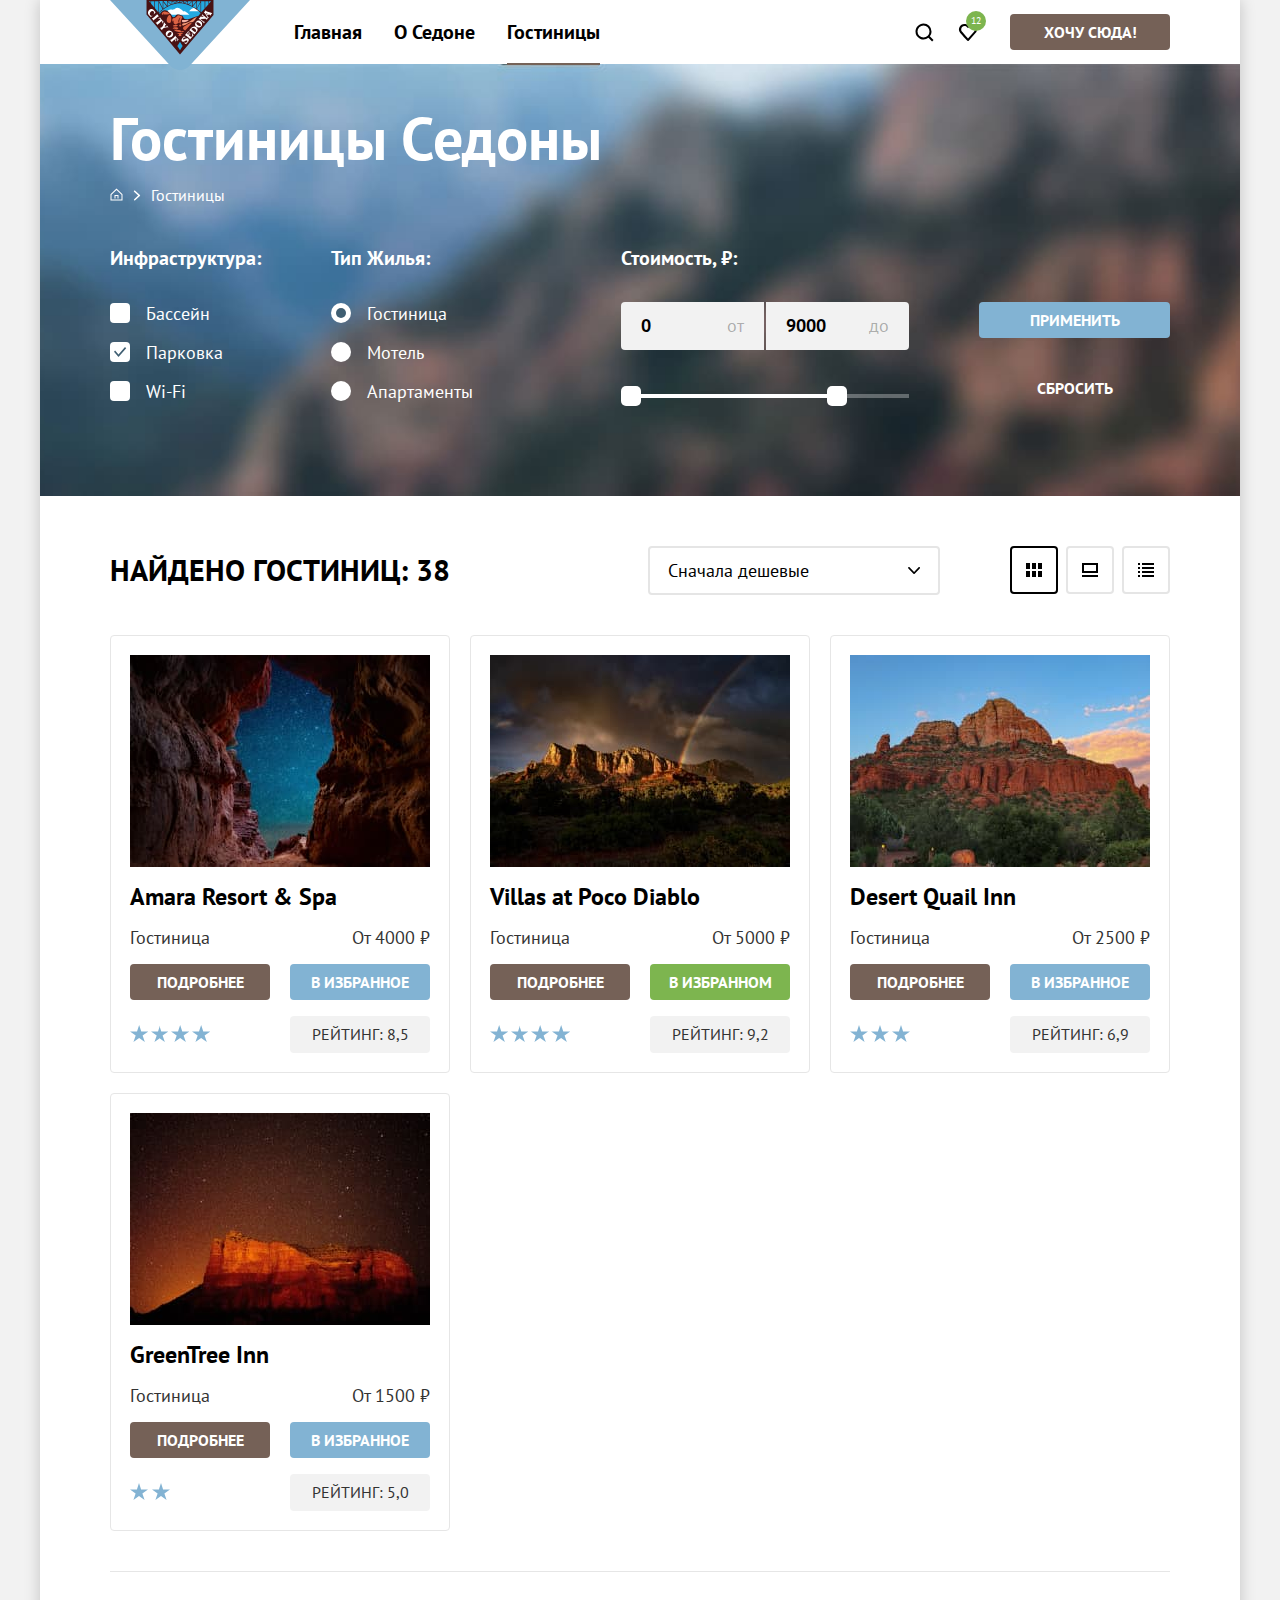
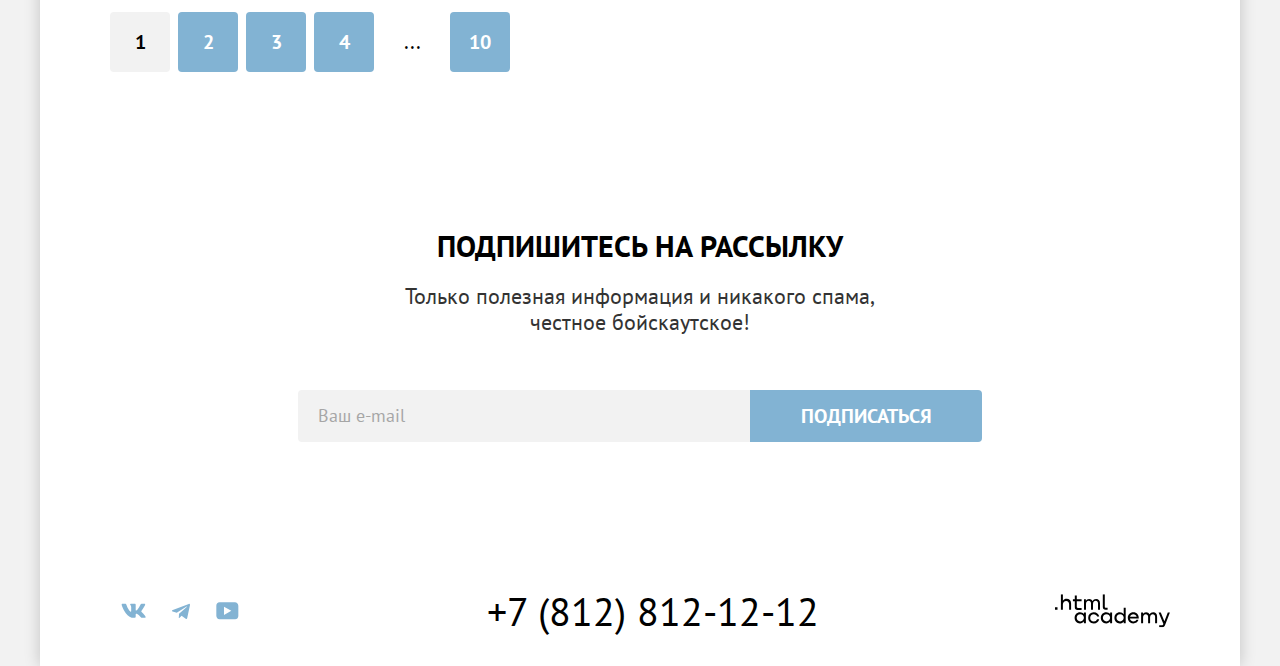
==== commit 3adade4e: "added img styles" ====
--- a/catalog.html
+++ b/catalog.html
@@ -6,7 +6,7 @@
     <meta name="viewport" content="width=device-width, initial-scale=1.0">
     <title>Гостиницы Седоны</title>
     <link rel="icon" href="favicon.ico">
-    <link rel="icon" type="image/png" href="./images/favicon.png">
+    <link rel="icon" type="image/png" sizes="32x32" href="./images/favicon.png">
     <link rel="stylesheet" href="styles/styles.css">
   </head>
 
@@ -212,7 +212,7 @@
               <article class="card">
                 <a class="card__link" href="#" tabindex=-1>
                   <img class="card__image" src="images/catalog/amara_resort_and_spa.jpg"
-                    alt="Вид из гостиницы Amara Resort & Spa." width="300" height="212">
+                   width="300" height="212" alt="">
                 </a>
                 <a class="card__link" href="#" tabindex=-1>
                   <h3 class="card__title">Amara Resort &amp;&nbsp;Spa</h3>
@@ -231,7 +231,7 @@
               <article class="card">
                 <a class="card__link" href="#" tabindex=-1>
                   <img class="card__image" src="images/catalog/villas_at_poco_diablo.jpg"
-                    alt="Вид из гостиницы Villas at Poco Diablo." width="300" height="212">
+                  width="300" height="212" alt="">
                 </a>
                 <a class="card__link" href="#" tabindex=-1>
                   <h3 class="card__title">Villas at&nbsp;Poco Diablo</h3>
@@ -251,7 +251,7 @@
               <article class="card">
                 <a class="card__link" href="#" tabindex=-1>
                   <img class="card__image" src="images/catalog/desert_quail_inn.jpg"
-                    alt="Вид из гостиницы Villas at Poco Diablo." width="300" height="212">
+                  width="300" height="212" alt="">
                 </a>
                 <a class="card__link" href="#" tabindex=-1>
                   <h3 class="card__title">Desert Quail Inn</h3>
@@ -270,7 +270,7 @@
               <article class="card">
                 <a class="card__link" href="#" tabindex=-1>
                   <img class="card__image" src="images/catalog/green_tree_inn.jpg"
-                    alt="Вид из гостиницы Villas at Poco Diablo." width="300" height="212">
+                 width="300" height="212" alt="">
                 </a>
                 <a class="card__link" href="#" tabindex=-1>
                   <h3 class="card__title">GreenTree Inn</h3>
--- a/styles/styles.css
+++ b/styles/styles.css
@@ -37,6 +37,11 @@
   background-color: #f2f2f2;
 }
 
+img {
+  max-width: 100%;
+  object-fit: contain;
+}
+
 .container {
   display: flex;
   flex-direction: column;
@@ -147,10 +152,6 @@
   background-color: #68a2ca;
 }
 
-.button:focus {
-  background-color: #68a2ca;
-}
-
 .button:active {
   color: rgba(255, 255, 255, 0.3);
   background-color: #82b3d3;
@@ -198,10 +199,6 @@
   background-color: #615048;
 }
 
-.brown-link:focus {
-  background-color: #615048;
-}
-
 .brown-link:active {
   color: rgba(255, 255, 255, 0.3);
   background-color: #756157;
@@ -229,11 +226,6 @@
   border: 3px solid transparent;
 }
 
-.button_reset:focus {
-  border: 3px solid #83b3d3;
-  background-color: transparent;
-}
-
 .button_reset:active {
   background-color: transparent;
   color: rgba(255, 255, 255, 0.3);
@@ -253,10 +245,6 @@
 }
 
 .button_in-favourites:hover {
-  background-color: #6c9e42;
-}
-
-.button_in-favourites:focus {
   background-color: #6c9e42;
 }
 
@@ -658,10 +646,6 @@
   border: 2px solid #68a2ca;
 }
 
-.select-control:focus {
-  border: 2px solid #68a2ca;
-}
-
 .select-control:active {
   border: 2px solid #3f5e72;
 }
@@ -678,7 +662,7 @@
   gap: 20px;
   margin: 0;
   padding: 0;
-  margin-bottom: 80px;
+  margin-bottom: 40px;
   list-style: none;
 }
 
@@ -701,7 +685,7 @@
 }
 
 .star-rating {
-  width: 100px;
+  width: 106px;
   height: 18px;
   margin: 0;
   background-image: url("../images/star.svg");
@@ -724,6 +708,10 @@
 
 .star-rating_4 {
   width: 80px;
+}
+
+.star-rating_5 {
+  width: 106px;
 }
 
 .page-footer {
@@ -759,10 +747,6 @@
   color: #68a2ca;
 }
 
-.footer__link:focus {
-  color: #68a2ca;
-}
-
 .footer__link:active {
   color: rgba(104, 162, 202, 0.3);
 }
@@ -800,10 +784,6 @@
 }
 
 .black-link:not(.navigation__link_current):hover {
-  color: #756157;
-}
-
-.black-link:not(.navigation__link_current):focus {
   color: #756157;
 }
 
@@ -871,10 +851,6 @@
   color: rgba(255, 255, 255, 0.6);
 }
 
-.breadcrumbs__link:not(.breadcrumbs__link_current):focus {
-  color: #ffffff;
-}
-
 .breadcrumbs__link:not(.breadcrumbs__link_current):active {
   color: rgba(255, 255, 255, 0.3);
 }
@@ -956,6 +932,7 @@
   width: 20px;
   height: 20px;
   background-color: #ffffff;
+  transition: opacity 0.3s;
 }
 
 .control__input[type=checkbox]+.control__mark {
@@ -982,6 +959,11 @@
 .control__input:hover+.control__mark {
   opacity: 0.6;
 }
+
+.control__input:focus+.control__mark {
+  outline: 3px solid #83b3d3;
+}
+
 
 .control__input[type=checkbox]:checked+.control__mark::before {
   content: "";
@@ -1176,10 +1158,6 @@
   border: 2px solid #000000;
 }
 
-.card-toggles__button:focus {
-  border: 2px solid #68a2ca;
-}
-
 .card-toggles__button:active {
   border: 2px solid #000000;
 }
@@ -1226,11 +1204,20 @@
   font-size: 24px;
   line-height: 1.16;
   color: #000000;
+  transition: color 0.3s;
 }
 
 .card__link {
   grid-column: 1 / -1;
   text-decoration: none;
+}
+
+.card__link:hover .card__title {
+  color: #756157;
+}
+
+.card__link:active .card__title {
+  color: rgba(117, 97, 87, 0.3);
 }
 
 .card__rating {
@@ -1262,7 +1249,9 @@
   flex-wrap: wrap;
   margin: 0;
   padding: 0;
+  padding-top: 40px;
   list-style: none;
+  border-top: 1px solid #e6e6e6;
 }
 
 .button-pagination {
@@ -1310,11 +1299,6 @@
   border: 1px solid #82b3d3;
 }
 
-.button-pagination:not(.button-pagination_current):focus {
-  background-color: #68a2ca;
-  border: 1px solid #82b3d3;
-}
-
 .button-pagination:not(.button-pagination_current):active {
   background-color: #82b3d3;
   color: rgba(255, 255, 255, 0.3);
@@ -1554,10 +1538,6 @@
 }
 
 .tooltip__toggle:hover {
-  background-color: #68a2ca;
-}
-
-.tooltip__toggle:focus {
   background-color: #68a2ca;
 }
 
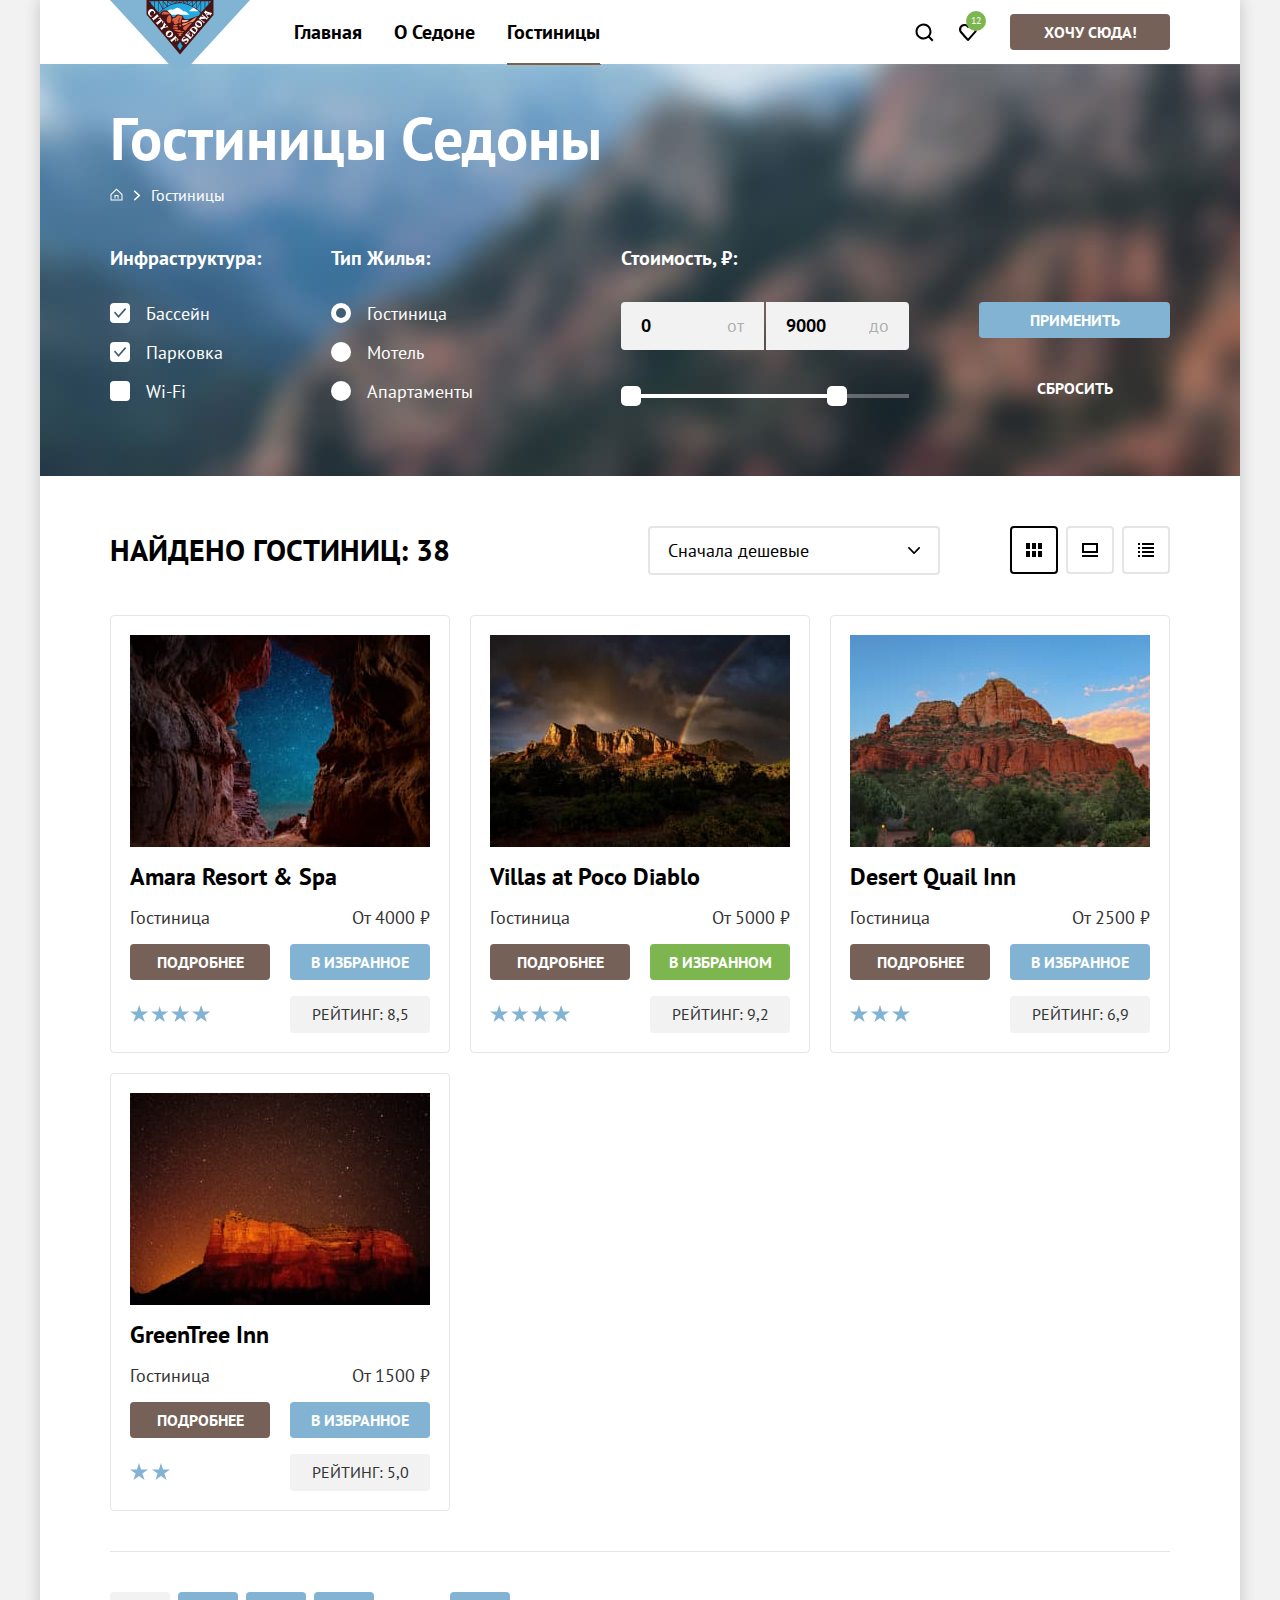
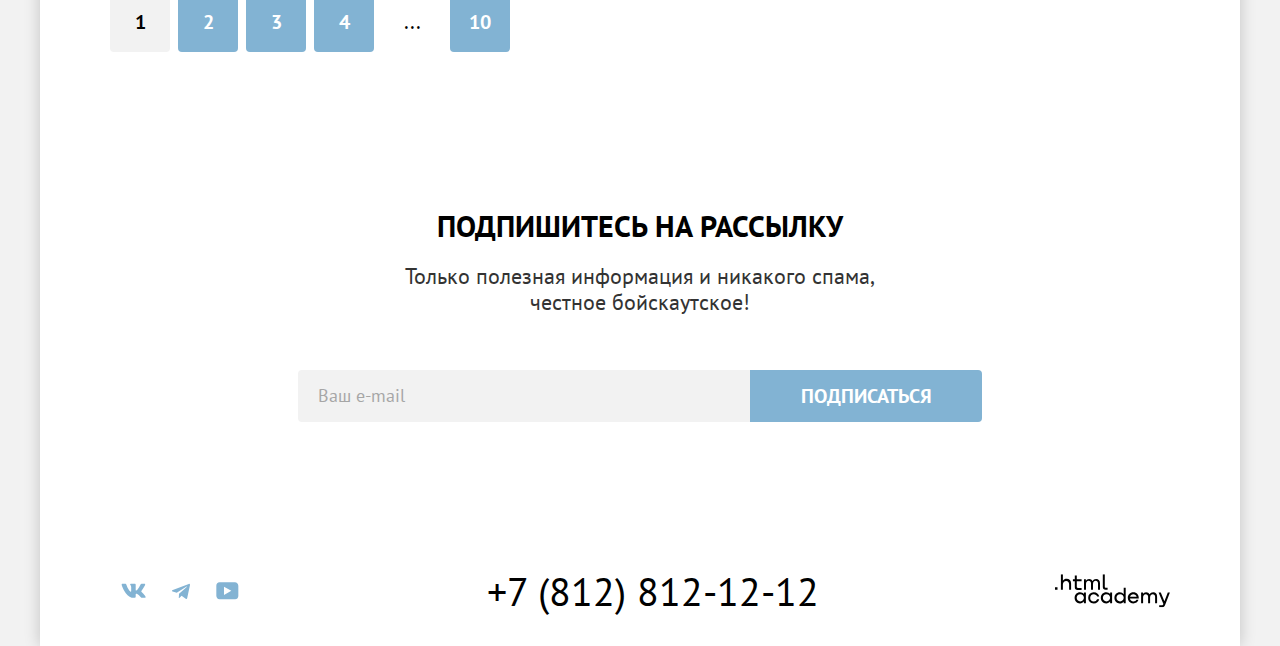
==== commit 827ef672: "Merge pull request #11 from TatianaSenatorova/master" ====
--- a/catalog.html
+++ b/catalog.html
@@ -86,7 +86,7 @@
                   <ul class="filter-form__list">
                     <li class="filter-form__item">
                       <label class="control">
-                        <input class="visually-hidden control__input" type="checkbox" name="swimming-pool">
+                        <input class="visually-hidden control__input" type="checkbox" name="swimming-pool" checked>
                         <span class="control__mark"></span>
                         <span class="control__label">Бассейн</span>
                       </label>
@@ -211,8 +211,8 @@
             <li class="hotel-list__item">
               <article class="card">
                 <a class="card__link" href="#" tabindex=-1>
-                  <img class="card__image" src="images/catalog/amara_resort_and_spa.jpg"
-                   width="300" height="212" alt="">
+                  <img class="card__image" src="images/catalog/amara_resort_and_spa.jpg" width="300" height="212"
+                    alt="">
                 </a>
                 <a class="card__link" href="#" tabindex=-1>
                   <h3 class="card__title">Amara Resort &amp;&nbsp;Spa</h3>
@@ -230,8 +230,8 @@
             <li class="hotel-list__item">
               <article class="card">
                 <a class="card__link" href="#" tabindex=-1>
-                  <img class="card__image" src="images/catalog/villas_at_poco_diablo.jpg"
-                  width="300" height="212" alt="">
+                  <img class="card__image" src="images/catalog/villas_at_poco_diablo.jpg" width="300" height="212"
+                    alt="">
                 </a>
                 <a class="card__link" href="#" tabindex=-1>
                   <h3 class="card__title">Villas at&nbsp;Poco Diablo</h3>
@@ -250,8 +250,7 @@
             <li class="hotel-list__item">
               <article class="card">
                 <a class="card__link" href="#" tabindex=-1>
-                  <img class="card__image" src="images/catalog/desert_quail_inn.jpg"
-                  width="300" height="212" alt="">
+                  <img class="card__image" src="images/catalog/desert_quail_inn.jpg" width="300" height="212" alt="">
                 </a>
                 <a class="card__link" href="#" tabindex=-1>
                   <h3 class="card__title">Desert Quail Inn</h3>
@@ -269,8 +268,7 @@
             <li class="hotel-list__item">
               <article class="card">
                 <a class="card__link" href="#" tabindex=-1>
-                  <img class="card__image" src="images/catalog/green_tree_inn.jpg"
-                 width="300" height="212" alt="">
+                  <img class="card__image" src="images/catalog/green_tree_inn.jpg" width="300" height="212" alt="">
                 </a>
                 <a class="card__link" href="#" tabindex=-1>
                   <h3 class="card__title">GreenTree Inn</h3>
--- a/styles/styles.css
+++ b/styles/styles.css
@@ -1,3 +1,10 @@
+/*
+* Prefixed by https://autoprefixer.github.io
+* PostCSS: v8.4.14,
+* Autoprefixer: v10.4.7
+* Browsers: last 3 version
+*/
+
 @font-face {
   font-family: "PT Sans";
   font-style: normal;
@@ -17,6 +24,7 @@
 *,
 *::before,
 *::after {
+  -webkit-box-sizing: border-box;
   box-sizing: border-box;
 }
 
@@ -39,20 +47,30 @@
 
 img {
   max-width: 100%;
+  height: auto;
+  -o-object-fit: contain;
   object-fit: contain;
 }
 
 .container {
-  display: flex;
+  display: -webkit-box;
+  display: -ms-flexbox;
+  display: flex;
+  -webkit-box-orient: vertical;
+  -webkit-box-direction: normal;
+  -ms-flex-direction: column;
   flex-direction: column;
   width: 1200px;
   min-height: 100%;
   margin: 0 auto;
   background-color: #ffffff;
+  -webkit-box-shadow: 0 0 15px 0 rgba(0, 0, 0, 0.2);
   box-shadow: 0 0 15px 0 rgba(0, 0, 0, 0.2);
 }
 
 .main-container {
+  -webkit-box-flex: 1;
+  -ms-flex-positive: 1;
   flex-grow: 1;
 }
 
@@ -64,14 +82,21 @@
   border: 0;
   padding: 0;
   white-space: nowrap;
+  -webkit-clip-path: inset(100%);
   clip-path: inset(100%);
   clip: rect(0 0 0 0);
   overflow: hidden;
 }
 
 .page-header {
-  display: flex;
+  display: -webkit-box;
+  display: -ms-flexbox;
+  display: flex;
+  -webkit-box-pack: justify;
+  -ms-flex-pack: justify;
   justify-content: space-between;
+  -webkit-box-align: center;
+  -ms-flex-align: center;
   align-items: center;
   gap: 28px;
   padding-left: 70px;
@@ -79,16 +104,25 @@
 }
 
 .navigation {
-  display: flex;
-  align-items: center;
+  display: -webkit-box;
+  display: -ms-flexbox;
+  display: flex;
+  -webkit-box-align: center;
+  -ms-flex-align: center;
+  align-items: center;
+  -webkit-box-pack: justify;
+  -ms-flex-pack: justify;
   justify-content: space-between;
   gap: 32px;
+  -webkit-box-flex: 1;
+  -ms-flex-positive: 1;
   flex-grow: 1;
 }
 
 .logo {
   z-index: 1;
   display: block;
+  -ms-flex-item-align: start;
   align-self: flex-start;
   margin-bottom: -6px;
 }
@@ -98,7 +132,10 @@
 }
 
 .navigation__list {
-  display: flex;
+  display: -webkit-box;
+  display: -ms-flexbox;
+  display: flex;
+  -ms-flex-wrap: wrap;
   flex-wrap: wrap;
   max-width: 600px;
   margin: 0;
@@ -107,9 +144,14 @@
 }
 
 .navigation__wrap-icons-button {
-  display: flex;
+  display: -webkit-box;
+  display: -ms-flexbox;
+  display: flex;
+  -webkit-box-align: center;
+  -ms-flex-align: center;
   align-items: center;
   gap: 20px;
+  -ms-flex-negative: 0;
   flex-shrink: 0;
 }
 
@@ -118,8 +160,14 @@
 }
 
 .navigation__user a {
-  display: flex;
+  display: -webkit-box;
+  display: -ms-flexbox;
+  display: flex;
+  -webkit-box-pack: center;
+  -ms-flex-pack: center;
   justify-content: center;
+  -webkit-box-align: center;
+  -ms-flex-align: center;
   align-items: center;
   min-height: 64px;
   min-width: 44px;
@@ -127,8 +175,14 @@
 }
 
 .button {
-  display: flex;
+  display: -webkit-box;
+  display: -ms-flexbox;
+  display: flex;
+  -webkit-box-pack: center;
+  -ms-flex-pack: center;
   justify-content: center;
+  -webkit-box-align: center;
+  -ms-flex-align: center;
   align-items: center;
   width: 191px;
   min-height: 36px;
@@ -145,6 +199,8 @@
   background-color: #82b3d3;
   border-radius: 4px;
   cursor: pointer;
+  -webkit-transition: background-color 0.3s, color 0.3s, opacity 0.3s, border 0.3s;
+  -o-transition: background-color 0.3s, color 0.3s, opacity 0.3s, border 0.3s;
   transition: background-color 0.3s, color 0.3s, opacity 0.3s, border 0.3s;
 }
 
@@ -187,6 +243,8 @@
   min-height: 52px;
   border-radius: 0 4px 4px 0;
   outline: 3px solid transparent;
+  -webkit-transition: outline 0.3s;
+  -o-transition: outline 0.3s;
   transition: outline 0.3s;
 }
 
@@ -343,8 +401,14 @@
   min-width: 20px;
   height: 20px;
   padding: 0 4px;
-  display: flex;
+  display: -webkit-box;
+  display: -ms-flexbox;
+  display: flex;
+  -webkit-box-pack: center;
+  -ms-flex-pack: center;
   justify-content: center;
+  -webkit-box-align: center;
+  -ms-flex-align: center;
   align-items: center;
   font-size: 10px;
   font-weight: 400;
@@ -366,14 +430,17 @@
 }
 
 .advantages__wrap-titles {
-  width: 651px;
+  width: 660px;
   margin: 0 auto;
   padding-top: 69px;
   padding-bottom: 90px;
 }
 
 .advantages__list {
-  display: flex;
+  display: -webkit-box;
+  display: -ms-flexbox;
+  display: flex;
+  -ms-flex-wrap: wrap;
   flex-wrap: wrap;
   margin: 0;
   padding: 0;
@@ -381,8 +448,14 @@
 }
 
 .advantages__item {
-  display: flex;
+  display: -webkit-box;
+  display: -ms-flexbox;
+  display: flex;
+  -webkit-box-pack: center;
+  -ms-flex-pack: center;
   justify-content: center;
+  -webkit-box-align: center;
+  -ms-flex-align: center;
   align-items: center;
   width: 400px;
   min-height: 385px;
@@ -421,24 +494,38 @@
 .advantages__cover {
   display: block;
   max-width: 100%;
+  -o-object-fit: cover;
   object-fit: cover;
 }
 
 .advantages__item_wide {
-  display: flex;
+  display: -webkit-box;
+  display: -ms-flexbox;
+  display: flex;
+  -webkit-box-pack: justify;
+  -ms-flex-pack: justify;
   justify-content: space-between;
   width: 100%;
   background-color: #82b3d3;
 }
 
 .advantages__wrap-description {
-  display: flex;
+  display: -webkit-box;
+  display: -ms-flexbox;
+  display: flex;
+  -webkit-box-orient: vertical;
+  -webkit-box-direction: normal;
+  -ms-flex-direction: column;
   flex-direction: column;
+  -webkit-box-pack: center;
+  -ms-flex-pack: center;
   justify-content: center;
+  -webkit-box-align: center;
+  -ms-flex-align: center;
   align-items: center;
   gap: 30px;
   width: 400px;
-  padding: 70px 85px;
+  padding: 70px 80px;
 }
 
 .advantages__title {
@@ -451,9 +538,18 @@
 }
 
 .advantages__description {
-  display: flex;
+  display: -webkit-box;
+  display: -ms-flexbox;
+  display: flex;
+  -webkit-box-orient: vertical;
+  -webkit-box-direction: normal;
+  -ms-flex-direction: column;
   flex-direction: column;
+  -webkit-box-pack: center;
+  -ms-flex-pack: center;
   justify-content: center;
+  -webkit-box-align: center;
+  -ms-flex-align: center;
   align-items: center;
   gap: 30px;
   margin: 0;
@@ -467,7 +563,10 @@
 }
 
 .invitation__list {
-  display: flex;
+  display: -webkit-box;
+  display: -ms-flexbox;
+  display: flex;
+  -ms-flex-wrap: wrap;
   flex-wrap: wrap;
   margin: 0;
   padding: 0;
@@ -475,17 +574,26 @@
 }
 
 .invitation__item {
-  display: flex;
+  display: -webkit-box;
+  display: -ms-flexbox;
+  display: flex;
+  -webkit-box-orient: vertical;
+  -webkit-box-direction: normal;
+  -ms-flex-direction: column;
   flex-direction: column;
   gap: 30px;
   width: 400px;
   min-height: 385px;
   padding: 81px 85px 40px 85px;
+  -webkit-box-align: center;
+  -ms-flex-align: center;
   align-items: center;
   background-color: rgba(131, 179, 211, 0.122);
 }
 
 .invitation__description {
+  -webkit-box-ordinal-group: 4;
+  -ms-flex-order: 3;
   order: 3;
   margin: 0;
   text-align: center;
@@ -496,6 +604,8 @@
 }
 
 .invitation__title {
+  -webkit-box-ordinal-group: 3;
+  -ms-flex-order: 2;
   order: 2;
   margin: 0;
   font-weight: 700;
@@ -528,8 +638,15 @@
 }
 
 .search__wrap {
-  display: flex;
+  display: -webkit-box;
+  display: -ms-flexbox;
+  display: flex;
+  -webkit-box-orient: vertical;
+  -webkit-box-direction: normal;
+  -ms-flex-direction: column;
   flex-direction: column;
+  -webkit-box-align: center;
+  -ms-flex-align: center;
   align-items: center;
   gap: 54px;
   width: 592px;
@@ -547,8 +664,15 @@
 }
 
 .subscribe__wrap {
-  display: flex;
+  display: -webkit-box;
+  display: -ms-flexbox;
+  display: flex;
+  -webkit-box-orient: vertical;
+  -webkit-box-direction: normal;
+  -ms-flex-direction: column;
   flex-direction: column;
+  -webkit-box-align: center;
+  -ms-flex-align: center;
   align-items: center;
   gap: 54px;
   margin: 0 auto;
@@ -561,6 +685,8 @@
 }
 
 .subscribe-form {
+  display: -webkit-box;
+  display: -ms-flexbox;
   display: flex;
 }
 
@@ -577,8 +703,43 @@
   background-color: #f2f2f2;
   border: 2px solid transparent;
   border-right: none;
+  -webkit-transition: background-color 0.3s, border 0.3s;
+  -o-transition: background-color 0.3s, border 0.3s;
   transition: background-color 0.3s, border 0.3s;
 }
+
+
+.form__input::-webkit-input-placeholder {
+  font-weight: 400;
+  font-size: 18px;
+  line-height: 1.33;
+  opacity: 0.6;
+}
+
+
+.form__input::-moz-placeholder {
+  font-weight: 400;
+  font-size: 18px;
+  line-height: 1.33;
+  opacity: 0.6;
+}
+
+
+.form__input:-ms-input-placeholder {
+  font-weight: 400;
+  font-size: 18px;
+  line-height: 1.33;
+  opacity: 0.6;
+}
+
+
+.form__input::-ms-input-placeholder {
+  font-weight: 400;
+  font-size: 18px;
+  line-height: 1.33;
+  opacity: 0.6;
+}
+
 
 .form__input::placeholder {
   font-weight: 400;
@@ -596,20 +757,60 @@
   pointer-events: none;
 }
 
+.form__input:disabled::-webkit-input-placeholder {
+  color: #ffffff;
+}
+
+.form__input:disabled::-moz-placeholder {
+  color: #ffffff;
+}
+
+.form__input:disabled:-ms-input-placeholder {
+  color: #ffffff;
+}
+
+.form__input:disabled::-ms-input-placeholder {
+  color: #ffffff;
+}
+
 .form__input:disabled::placeholder {
   color: #ffffff;
 }
 
+.form__input:not(:-moz-placeholder-shown):invalid {
+  border-color: #ea5454;
+}
+
+.form__input:not(:-ms-input-placeholder):invalid {
+  border-color: #ea5454;
+}
+
+.form__input:not(:placeholder-shown):invalid {
+  border-color: #ea5454;
+}
+
 .catalog-hotels {
-  display: flex;
+  display: -webkit-box;
+  display: -ms-flexbox;
+  display: flex;
+  -webkit-box-orient: vertical;
+  -webkit-box-direction: normal;
+  -ms-flex-direction: column;
   flex-direction: column;
   padding: 50px 70px 60px;
 }
 
 .catalog-hotels__top-box {
-  display: flex;
+  display: -webkit-box;
+  display: -ms-flexbox;
+  display: flex;
+  -webkit-box-pack: justify;
+  -ms-flex-pack: justify;
   justify-content: space-between;
-  align-items: center;
+  -webkit-box-align: center;
+  -ms-flex-align: center;
+  align-items: center;
+  -ms-flex-wrap: wrap;
   flex-wrap: wrap;
   gap: 30px;
   min-height: 49px;
@@ -617,7 +818,10 @@
 }
 
 .catalog-hotels__sort-box {
-  display: flex;
+  display: -webkit-box;
+  display: -ms-flexbox;
+  display: flex;
+  -ms-flex-wrap: wrap;
   flex-wrap: wrap;
   gap: 70px;
   margin-left: auto;
@@ -625,12 +829,15 @@
 
 .select-control {
   position: relative;
+  -ms-flex-item-align: start;
   align-self: flex-start;
   width: 292px;
   min-height: 49px;
   padding: 12px 18px;
   padding-right: 40px;
   font: inherit;
+  -webkit-appearance: none;
+  -moz-appearance: none;
   appearance: none;
   border-radius: 4px;
   outline: none;
@@ -639,6 +846,8 @@
   background-image: url("../images/select_arrow.svg");
   background-repeat: no-repeat;
   background-position: right 18px center;
+  -webkit-transition: border 0.3s;
+  -o-transition: border 0.3s;
   transition: border 0.3s;
 }
 
@@ -657,7 +866,9 @@
 }
 
 .hotel-list {
+  display: -ms-grid;
   display: grid;
+  -ms-grid-columns: 1fr 20px 1fr 20px 1fr;
   grid-template-columns: repeat(3, 1fr);
   gap: 20px;
   margin: 0;
@@ -667,8 +878,11 @@
 }
 
 .card {
+  display: -ms-grid;
   display: grid;
+  -ms-grid-columns: 1fr 20px 1fr;
   grid-template-columns: repeat(2, 1fr);
+  -ms-grid-rows: auto 16px 1fr;
   grid-template-rows: auto 1fr;
   width: 340px;
   height: 100%;
@@ -678,9 +892,30 @@
   border: 1px solid #e6e6e6;
 }
 
+.card>*:nth-child(1) {
+  -ms-grid-row: 1;
+  -ms-grid-column: 1;
+}
+
+.card>*:nth-child(2) {
+  -ms-grid-row: 1;
+  -ms-grid-column: 3;
+}
+
+.card>*:nth-child(3) {
+  -ms-grid-row: 3;
+  -ms-grid-column: 1;
+}
+
+.card>*:nth-child(4) {
+  -ms-grid-row: 3;
+  -ms-grid-column: 3;
+}
+
 .card__image {
   display: block;
   max-width: 100%;
+  -o-object-fit: cover;
   object-fit: cover;
 }
 
@@ -691,6 +926,8 @@
   background-image: url("../images/star.svg");
   background-repeat: space;
   background-size: 18px 17px;
+  -ms-flex-item-align: center;
+  -ms-grid-row-align: center;
   align-self: center;
 }
 
@@ -715,16 +952,26 @@
 }
 
 .page-footer {
-  display: flex;
-  align-items: center;
+  display: -webkit-box;
+  display: -ms-flexbox;
+  display: flex;
+  -webkit-box-align: center;
+  -ms-flex-align: center;
+  align-items: center;
+  -webkit-box-pack: justify;
+  -ms-flex-pack: justify;
   justify-content: space-between;
+  -ms-flex-wrap: wrap;
   flex-wrap: wrap;
   min-height: 120px;
   padding: 40px 70px 30px;
 }
 
 .footer__social-list {
-  display: flex;
+  display: -webkit-box;
+  display: -ms-flexbox;
+  display: flex;
+  -ms-flex-wrap: wrap;
   flex-wrap: wrap;
   max-width: 200px;
   margin: 0;
@@ -733,13 +980,21 @@
 }
 
 .footer__link {
-  display: flex;
-  align-items: center;
+  display: -webkit-box;
+  display: -ms-flexbox;
+  display: flex;
+  -webkit-box-align: center;
+  -ms-flex-align: center;
+  align-items: center;
+  -webkit-box-pack: center;
+  -ms-flex-pack: center;
   justify-content: center;
   width: 47px;
   height: 40px;
   padding: 5px;
   color: #83b3d3;
+  -webkit-transition: color 0.3s;
+  -o-transition: color 0.3s;
   transition: color 0.3s;
 }
 
@@ -752,6 +1007,7 @@
 }
 
 .page-footer address {
+  max-width: 350px;
   font-style: normal;
 }
 
@@ -769,13 +1025,21 @@
 .black-link {
   display: block;
   color: #000000;
+  -webkit-transition: color 0.3s;
+  -o-transition: color 0.3s;
   transition: color 0.3s;
   text-decoration: none;
 }
 
 .developer-link {
-  display: flex;
+  display: -webkit-box;
+  display: -ms-flexbox;
+  display: flex;
+  -webkit-box-pack: center;
+  -ms-flex-pack: center;
   justify-content: center;
+  -webkit-box-align: center;
+  -ms-flex-align: center;
   align-items: center;
 }
 
@@ -792,7 +1056,12 @@
 }
 
 .wrap-header-filters {
-  display: flex;
+  display: -webkit-box;
+  display: -ms-flexbox;
+  display: flex;
+  -webkit-box-orient: vertical;
+  -webkit-box-direction: normal;
+  -ms-flex-direction: column;
   flex-direction: column;
   gap: 32px;
   padding: 35px 70px 70px;
@@ -812,8 +1081,13 @@
 }
 
 .breadcrumbs {
-  display: flex;
-  align-items: center;
+  display: -webkit-box;
+  display: -ms-flexbox;
+  display: flex;
+  -webkit-box-align: center;
+  -ms-flex-align: center;
+  align-items: center;
+  -ms-flex-wrap: wrap;
   flex-wrap: wrap;
   gap: 5px;
   margin: 0;
@@ -822,8 +1096,12 @@
 }
 
 .breadcrumbs__item {
+  display: -webkit-box;
+  display: -ms-flexbox;
   display: flex;
   gap: 5px;
+  -webkit-box-align: center;
+  -ms-flex-align: center;
   align-items: center;
 }
 
@@ -844,6 +1122,8 @@
   font-size: 16px;
   line-height: 1.31;
   color: #ffffff;
+  -webkit-transition: color 0.3s;
+  -o-transition: color 0.3s;
   transition: color 0.3s;
 }
 
@@ -860,8 +1140,13 @@
 }
 
 .filter-form {
-  display: flex;
+  display: -webkit-box;
+  display: -ms-flexbox;
+  display: flex;
+  -webkit-box-pack: justify;
+  -ms-flex-pack: justify;
   justify-content: space-between;
+  -ms-flex-wrap: wrap;
   flex-wrap: wrap;
 }
 
@@ -871,8 +1156,11 @@
 
 
 .filter-form__left-box {
+  display: -webkit-box;
+  display: -ms-flexbox;
   display: flex;
   gap: 70px;
+  -ms-flex-wrap: wrap;
   flex-wrap: wrap;
   max-width: 380px;
 }
@@ -882,7 +1170,12 @@
 }
 
 .filter-form__list {
-  display: flex;
+  display: -webkit-box;
+  display: -ms-flexbox;
+  display: flex;
+  -webkit-box-orient: vertical;
+  -webkit-box-direction: normal;
+  -ms-flex-direction: column;
   flex-direction: column;
   gap: 16px;
   margin: 0;
@@ -891,7 +1184,12 @@
 }
 
 .filter-form__group {
-  display: flex;
+  display: -webkit-box;
+  display: -ms-flexbox;
+  display: flex;
+  -webkit-box-orient: vertical;
+  -webkit-box-direction: normal;
+  -ms-flex-direction: column;
   flex-direction: column;
   gap: 32px;
   width: 150px;
@@ -922,6 +1220,8 @@
   padding-left: 36px;
   line-height: 1.28;
   color: #ffffff;
+  -webkit-transition: opasity 0.3s;
+  -o-transition: opasity 0.3s;
   transition: opasity 0.3s;
 }
 
@@ -932,6 +1232,8 @@
   width: 20px;
   height: 20px;
   background-color: #ffffff;
+  -webkit-transition: opacity 0.3s;
+  -o-transition: opacity 0.3s;
   transition: opacity 0.3s;
 }
 
@@ -947,6 +1249,8 @@
   content: "";
   position: absolute;
   top: 50%;
+  -webkit-transform: translateY(-50%);
+  -ms-transform: translateY(-50%);
   transform: translateY(-50%);
   left: 5px;
   width: 10px;
@@ -969,6 +1273,8 @@
   content: "";
   position: absolute;
   top: 50%;
+  -webkit-transform: translateY(-50%);
+  -ms-transform: translateY(-50%);
   transform: translateY(-50%);
   left: 4px;
   width: 13px;
@@ -991,18 +1297,25 @@
 }
 
 .filter-form__right-box {
+  display: -webkit-box;
+  display: -ms-flexbox;
   display: flex;
   gap: 70px;
+  -ms-flex-wrap: wrap;
   flex-wrap: wrap;
 }
 
-.filter-form__right-box:not(:first-child) {
+.filter-form__right-box+.filter-form__right-box {
   margin-bottom: 20px;
 }
 
 .filter-form__inputs-list {
+  display: -webkit-box;
+  display: -ms-flexbox;
   display: flex;
   gap: 2px;
+  -ms-flex-wrap: wrap;
+  flex-wrap: wrap;
   margin: 0;
   padding: 0;
   list-style: none;
@@ -1015,6 +1328,8 @@
 .filter-form_label-inputs span {
   position: absolute;
   top: 50%;
+  -webkit-transform: translateY(-50%);
+  -ms-transform: translateY(-50%);
   transform: translateY(-50%);
   right: 20px;
   color: #000000;
@@ -1031,10 +1346,14 @@
   font: inherit;
   font-weight: 700;
   line-height: 1.33;
+  -webkit-appearance: textfield;
+  -moz-appearance: textfield;
   appearance: textfield;
   background-color: #f2f2f2;
   border-radius: 4px 0 0 4px;
   border: 2px solid transparent;
+  -webkit-transition: background-color 0.3s, border 0.3s;
+  -o-transition: background-color 0.3s, border 0.3s;
   transition: background-color 0.3s, border 0.3s;
 }
 
@@ -1045,6 +1364,7 @@
 .control__input_price::-webkit-outer-spin-button,
 .control__input_price::-webkit-inner-spin-button {
   margin: 0;
+  -webkit-appearance: none;
   appearance: none;
 }
 
@@ -1091,14 +1411,20 @@
   border-radius: 5px;
   cursor: pointer;
   border: none;
+  -webkit-transition: -webkit-box-shadow 0.3s;
+  transition: -webkit-box-shadow 0.3s;
+  -o-transition: box-shadow 0.3s;
   transition: box-shadow 0.3s;
+  transition: box-shadow 0.3s, -webkit-box-shadow 0.3s;
 }
 
 .filter-form__range-toggle:hover {
+  -webkit-box-shadow: 0 4px 10px 0 rgba(0, 0, 0, 0.25);
   box-shadow: 0 4px 10px 0 rgba(0, 0, 0, 0.25);
 }
 
 .filter-form__range-toggle:active {
+  -webkit-box-shadow: 0 7px 15px 0 rgba(0, 0, 0, 0.4);
   box-shadow: 0 7px 15px 0 rgba(0, 0, 0, 0.4);
   outline: 2px solid #83b3d3;
 }
@@ -1126,14 +1452,22 @@
 }
 
 .filter-form__button-box {
-  display: flex;
+  display: -webkit-box;
+  display: -ms-flexbox;
+  display: flex;
+  -webkit-box-orient: vertical;
+  -webkit-box-direction: normal;
+  -ms-flex-direction: column;
   flex-direction: column;
   gap: 32px;
   margin-top: auto;
 }
 
 .card-toggles {
-  display: flex;
+  display: -webkit-box;
+  display: -ms-flexbox;
+  display: flex;
+  -ms-flex-wrap: wrap;
   flex-wrap: wrap;
   gap: 8px;
   margin: 0;
@@ -1151,6 +1485,8 @@
   cursor: pointer;
   border-radius: 4px;
   border: 2px solid #e5e5e5;
+  -webkit-transition: border 0.3s;
+  -o-transition: border 0.3s;
   transition: border 0.3s;
 }
 
@@ -1204,6 +1540,8 @@
   font-size: 24px;
   line-height: 1.16;
   color: #000000;
+  -webkit-transition: color 0.3s;
+  -o-transition: color 0.3s;
   transition: color 0.3s;
 }
 
@@ -1221,8 +1559,14 @@
 }
 
 .card__rating {
-  display: flex;
+  display: -webkit-box;
+  display: -ms-flexbox;
+  display: flex;
+  -webkit-box-pack: center;
+  -ms-flex-pack: center;
   justify-content: center;
+  -webkit-box-align: center;
+  -ms-flex-align: center;
   align-items: center;
   width: 140px;
   min-height: 37px;
@@ -1244,8 +1588,11 @@
 }
 
 .pagination {
+  display: -webkit-box;
+  display: -ms-flexbox;
   display: flex;
   gap: 8px;
+  -ms-flex-wrap: wrap;
   flex-wrap: wrap;
   margin: 0;
   padding: 0;
@@ -1255,8 +1602,14 @@
 }
 
 .button-pagination {
-  display: flex;
-  align-items: center;
+  display: -webkit-box;
+  display: -ms-flexbox;
+  display: flex;
+  -webkit-box-align: center;
+  -ms-flex-align: center;
+  align-items: center;
+  -webkit-box-pack: center;
+  -ms-flex-pack: center;
   justify-content: center;
   min-width: 60px;
   height: 60px;
@@ -1271,12 +1624,20 @@
   border-radius: 4px;
   border: 1px solid transparent;
   cursor: pointer;
+  -webkit-transition: background-color 0.3s, color 0.3s, border 0.3s;
+  -o-transition: background-color 0.3s, color 0.3s, border 0.3s;
   transition: background-color 0.3s, color 0.3s, border 0.3s;
 }
 
 .pagination__separator {
-  display: flex;
-  align-items: center;
+  display: -webkit-box;
+  display: -ms-flexbox;
+  display: flex;
+  -webkit-box-align: center;
+  -ms-flex-align: center;
+  align-items: center;
+  -webkit-box-pack: center;
+  -ms-flex-pack: center;
   justify-content: center;
   min-width: 60px;
   height: 60px;
@@ -1325,6 +1686,8 @@
 }
 
 .active_modal {
+  display: -webkit-box;
+  display: -ms-flexbox;
   display: flex;
 }
 
@@ -1333,6 +1696,7 @@
   width: 717px;
   margin: auto;
   background-color: #ffffff;
+  -webkit-box-shadow: 0 25px 50px 0 rgba(0, 0, 0, 0.15);
   box-shadow: 0 25px 50px 0 rgba(0, 0, 0, 0.15);
   border-radius: 30px;
 }
@@ -1341,14 +1705,22 @@
   position: absolute;
   top: 64px;
   right: 52px;
-  display: flex;
+  display: -webkit-box;
+  display: -ms-flexbox;
+  display: flex;
+  -webkit-box-pack: center;
+  -ms-flex-pack: center;
   justify-content: center;
+  -webkit-box-align: center;
+  -ms-flex-align: center;
   align-items: center;
   width: 52px;
   height: 52px;
   padding: 0;
   border-radius: 50%;
   background-color: #f2f2f2;
+  -webkit-transition: background-color 0.3s, color 0.3s;
+  -o-transition: background-color 0.3s, color 0.3s;
   transition: background-color 0.3s, color 0.3s;
   border: none;
   cursor: pointer;
@@ -1378,7 +1750,12 @@
 }
 
 .search-form {
-  display: flex;
+  display: -webkit-box;
+  display: -ms-flexbox;
+  display: flex;
+  -webkit-box-orient: vertical;
+  -webkit-box-direction: normal;
+  -ms-flex-direction: column;
   flex-direction: column;
 }
 
@@ -1389,7 +1766,11 @@
 }
 
 .form__small-inputs-wrapper {
-  display: flex;
+  display: -webkit-box;
+  display: -ms-flexbox;
+  display: flex;
+  -webkit-box-pack: justify;
+  -ms-flex-pack: justify;
   justify-content: space-between;
 }
 
@@ -1409,6 +1790,30 @@
   background-position: right 22px center;
 }
 
+.input-large::-webkit-input-placeholder {
+  font-weight: 700;
+  line-height: 1.33;
+  opacity: 0.6;
+}
+
+.input-large::-moz-placeholder {
+  font-weight: 700;
+  line-height: 1.33;
+  opacity: 0.6;
+}
+
+.input-large:-ms-input-placeholder {
+  font-weight: 700;
+  line-height: 1.33;
+  opacity: 0.6;
+}
+
+.input-large::-ms-input-placeholder {
+  font-weight: 700;
+  line-height: 1.33;
+  opacity: 0.6;
+}
+
 .input-large::placeholder {
   font-weight: 700;
   line-height: 1.33;
@@ -1423,9 +1828,13 @@
 }
 
 .field-group {
+  display: -ms-grid;
   display: grid;
+  -ms-grid-columns: 1fr 110px 110px 110px 110px;
   grid-template-columns: 1fr 110px 110px 110px 110px;
   grid-auto-rows: minmax(48px, auto);
+  -webkit-box-align: center;
+  -ms-flex-align: center;
   align-items: center;
 }
 
@@ -1451,13 +1860,21 @@
 }
 
 .field-group__small {
-  display: flex;
-  align-items: center;
+  display: -webkit-box;
+  display: -ms-flexbox;
+  display: flex;
+  -webkit-box-align: center;
+  -ms-flex-align: center;
+  align-items: center;
+  -webkit-box-pack: justify;
+  -ms-flex-pack: justify;
   justify-content: space-between;
   gap: 46px;
 }
 
 .field-group__small:first-child {
+  -ms-grid-column: 1;
+  -ms-grid-column-span: 2;
   grid-column: 1/3;
 }
 
@@ -1467,6 +1884,8 @@
 }
 
 .form_buttons-wrap {
+  display: -webkit-box;
+  display: -ms-flexbox;
   display: flex;
 }
 
@@ -1476,23 +1895,35 @@
   padding: 4px 4px;
   border-radius: 0;
   text-align: center;
+  -webkit-appearance: textfield;
+  -moz-appearance: textfield;
+  appearance: textfield;
 }
 
 .input-small::-webkit-outer-spin-button,
 .input-small::-webkit-inner-spin-button {
   margin: 0;
+  -webkit-appearance: none;
   appearance: none;
 }
 
 .button-modal {
-  display: flex;
-  align-items: center;
+  display: -webkit-box;
+  display: -ms-flexbox;
+  display: flex;
+  -webkit-box-align: center;
+  -ms-flex-align: center;
+  align-items: center;
+  -webkit-box-pack: center;
+  -ms-flex-pack: center;
   justify-content: center;
   width: 40px;
   color: rgba(117, 97, 87, 0.3);
   border: none;
   background-color: #f2f2f2;
   cursor: pointer;
+  -webkit-transition: color 0.3s;
+  -o-transition: color 0.3s;
   transition: color 0.3s;
 }
 
@@ -1534,6 +1965,8 @@
   background-position: center;
   background-color: #83b3d3;
   cursor: pointer;
+  -webkit-transition: background-color 0.3s, color 0.3s;
+  -o-transition: background-color 0.3s, color 0.3s;
   transition: background-color 0.3s, color 0.3s;
 }
 
@@ -1547,7 +1980,11 @@
 }
 
 .field-group__small:last-child .form__input-label {
-  display: flex;
+  display: -webkit-box;
+  display: -ms-flexbox;
+  display: flex;
+  -webkit-box-align: center;
+  -ms-flex-align: center;
   align-items: center;
   gap: 10px;
   padding-left: 10px;
@@ -1558,6 +1995,8 @@
   z-index: 6;
   top: 41px;
   left: 50%;
+  -webkit-transform: translateX(-50%);
+  -ms-transform: translateX(-50%);
   transform: translateX(-50%);
   display: none;
   width: 256px;
@@ -1568,6 +2007,7 @@
   color: #ffffff;
   background-color: #333333;
   border-radius: 10px;
+  -webkit-box-shadow: 0 15px 30px 0 rgba(0, 0, 0, 0.3);
   box-shadow: 0 15px 30px 0 rgba(0, 0, 0, 0.3);
 }
 
@@ -1576,6 +2016,8 @@
   position: absolute;
   top: -9px;
   left: 50%;
+  -webkit-transform: translateX(-50%);
+  -ms-transform: translateX(-50%);
   transform: translateX(-50%);
   width: 19px;
   height: 9px;
